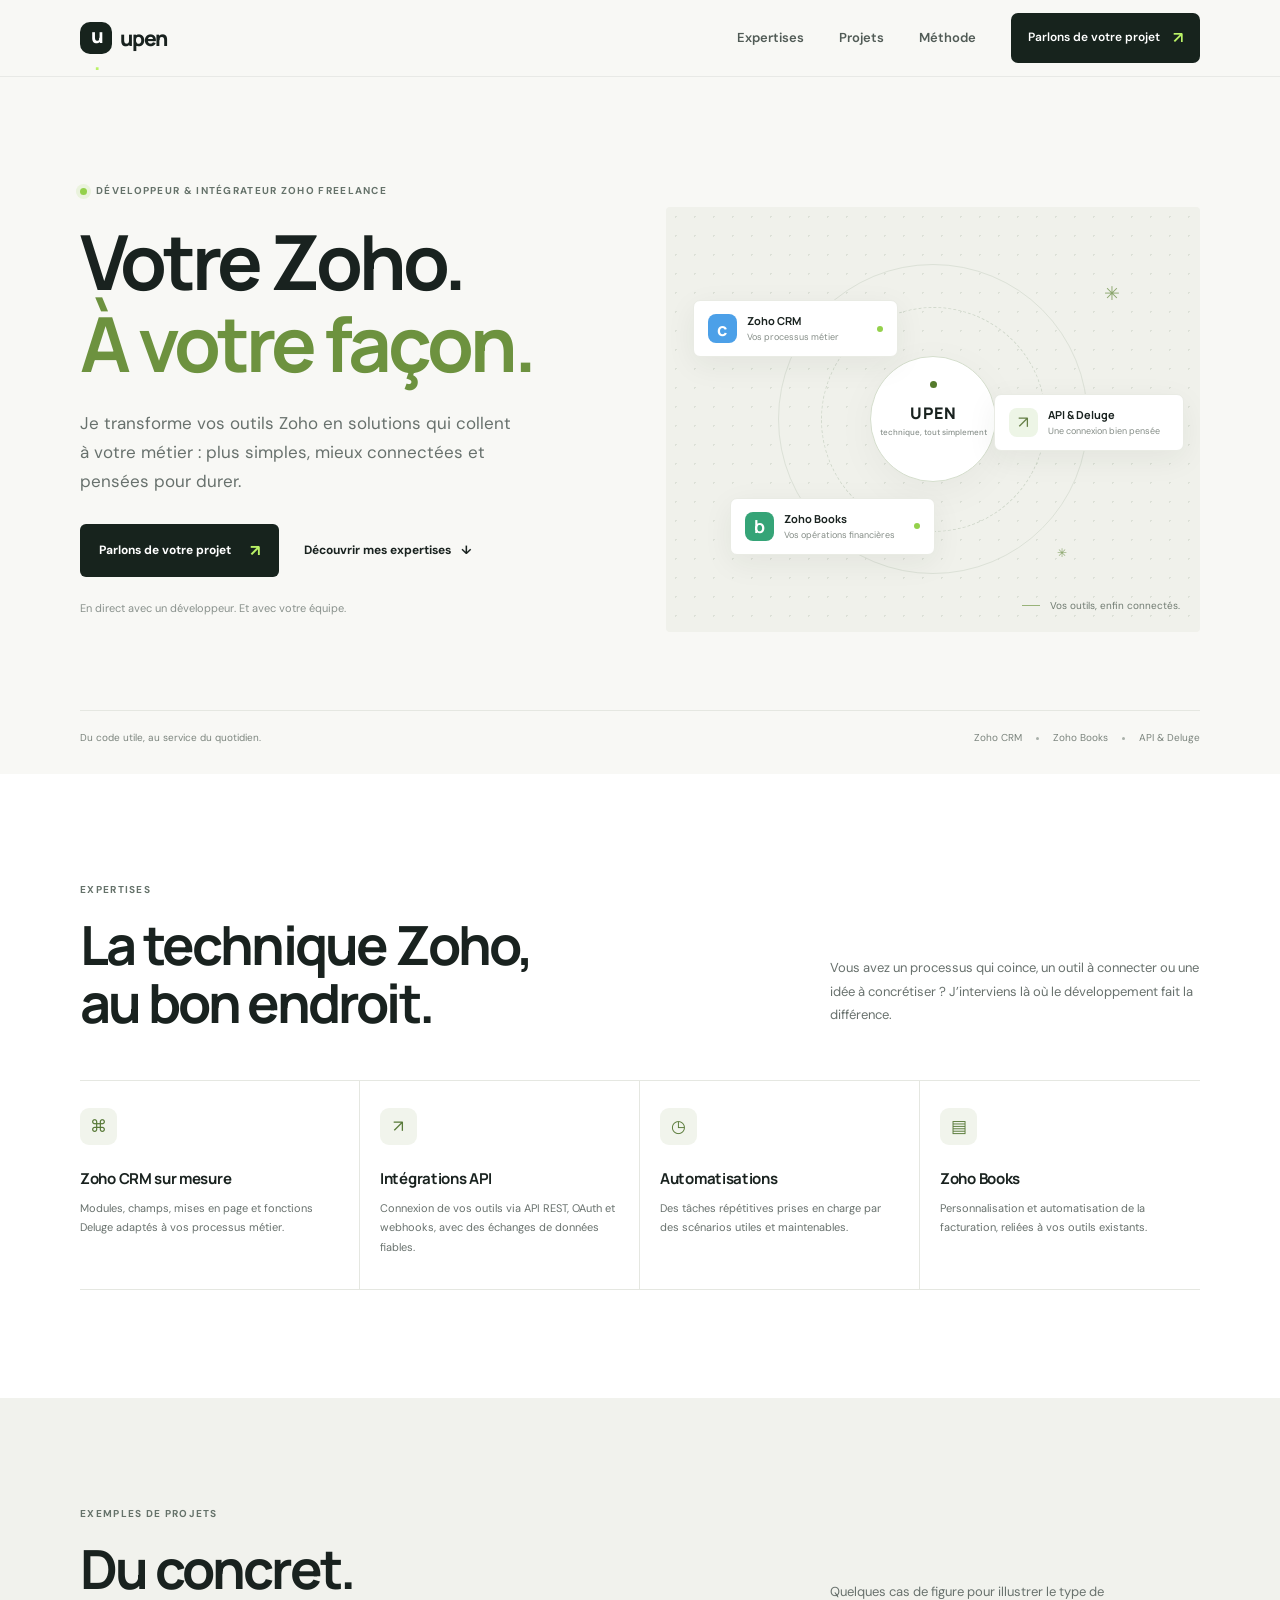
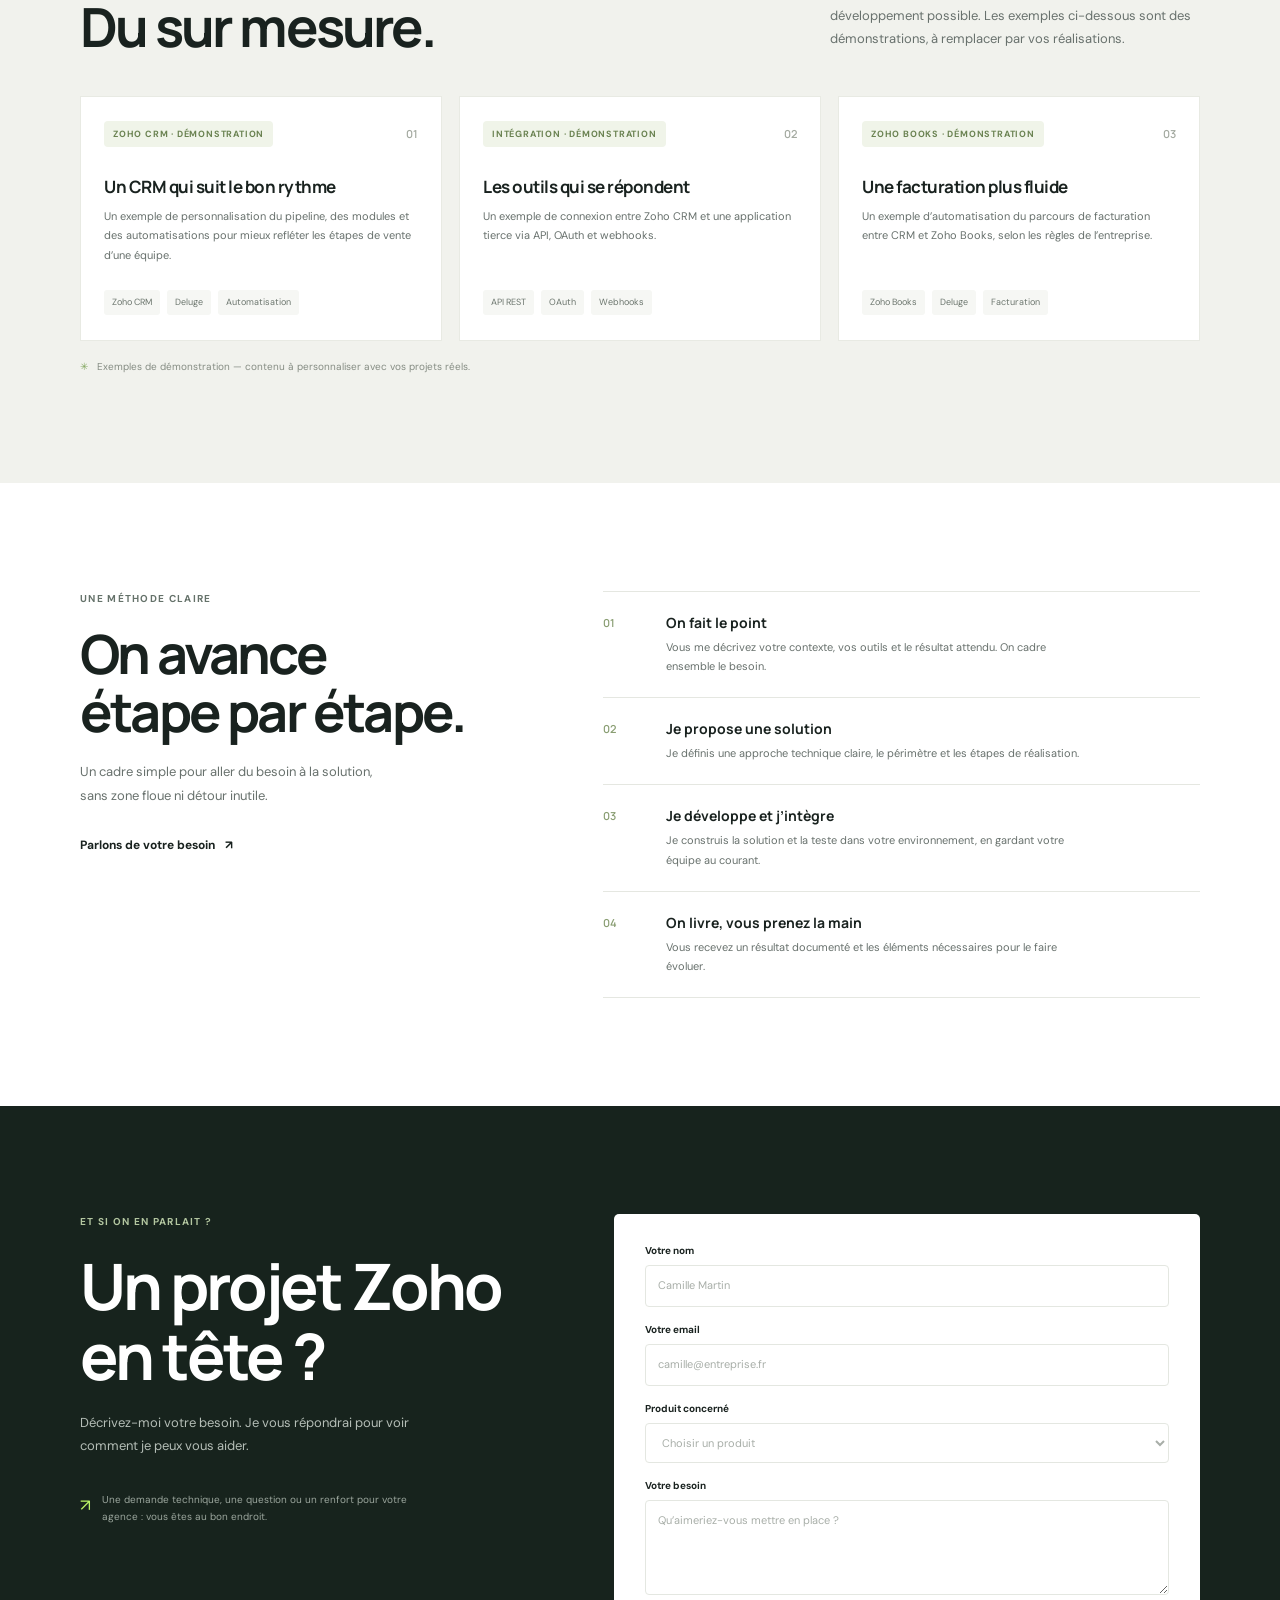
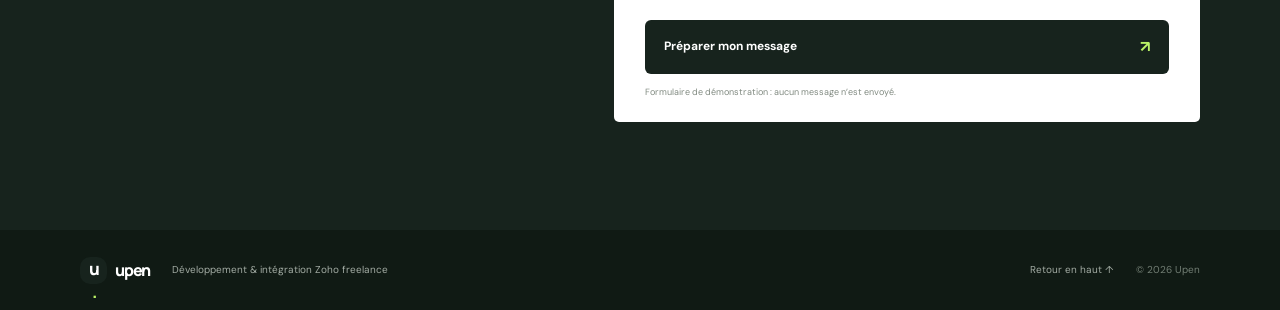
==== index.html @ 1ea2d130 "Add files via upload" ====
<!doctype html>
<html lang="fr">
  <head>
    <meta charset="UTF-8" />
    <meta name="viewport" content="width=device-width, initial-scale=1.0" />
    <meta name="theme-color" content="#f8f8f5" />
    <meta name="description" content="Développement et intégration Zoho sur mesure : CRM, Books, Deluge et API. Un renfort technique indépendant pour vos projets." />
    <title>Upen — Développement & intégration Zoho</title>
    <link rel="preconnect" href="https://fonts.googleapis.com" />
    <link rel="preconnect" href="https://fonts.gstatic.com" crossorigin />
    <link href="https://fonts.googleapis.com/css2?family=DM+Sans:wght@400;500;600;700&family=Manrope:wght@400;500;600;700;800&display=swap" rel="stylesheet" />
    <link rel="stylesheet" href="styles.css" />
    <script src="script.js" defer></script>
  </head>
  <body>
    <a class="skip-link" href="#contenu">Aller au contenu</a>
    <header class="site-header">
      <div class="container header-inner">
        <a class="brand" href="#accueil" aria-label="Upen, accueil"><span class="brand-mark">u<span>.</span></span><span>upen</span></a>
        <button class="menu-toggle" type="button" aria-expanded="false" aria-controls="navigation" aria-label="Ouvrir le menu"><span></span><span></span></button>
        <nav class="navigation" id="navigation" aria-label="Navigation principale">
          <a href="#services">Expertises</a><a href="#realisations">Projets</a><a href="#methode">Méthode</a>
          <a class="nav-cta" href="#contact">Parlons de votre projet <span aria-hidden="true">↗</span></a>
        </nav>
      </div>
    </header>

    <main id="contenu">
      <section class="hero section-pad" id="accueil">
        <div class="container hero-grid">
          <div class="hero-copy">
            <p class="eyebrow"><span class="status-dot"></span> Développeur & intégrateur Zoho freelance</p>
            <h1>Votre Zoho.<br /><span>À votre façon.</span></h1>
            <p class="hero-intro">Je transforme vos outils Zoho en solutions qui collent à votre métier : plus simples, mieux connectées et pensées pour durer.</p>
            <div class="hero-actions"><a class="button button-primary" href="#contact">Parlons de votre projet <span aria-hidden="true">↗</span></a><a class="text-link" href="#services">Découvrir mes expertises <span aria-hidden="true">↓</span></a></div>
            <p class="hero-note">En direct avec un développeur. Et avec votre équipe.</p>
          </div>
          <div class="hero-visual" aria-label="Illustration de la connexion entre Zoho CRM, une API et Zoho Books" role="img">
            <div class="orbit orbit-one"></div><div class="orbit orbit-two"></div>
            <div class="integration-card card-crm"><span class="app-icon icon-crm">c</span><span><strong>Zoho CRM</strong><small>Vos processus métier</small></span><span class="card-dot"></span></div>
            <div class="integration-card card-api"><span class="api-symbol">↗</span><span><strong>API &amp; Deluge</strong><small>Une connexion bien pensée</small></span></div>
            <div class="integration-card card-books"><span class="app-icon icon-books">b</span><span><strong>Zoho Books</strong><small>Vos opérations financières</small></span><span class="card-dot"></span></div>
            <div class="visual-core"><span class="core-dot"></span><span>UPEN</span><small>technique, tout simplement</small></div>
            <div class="visual-caption"><span class="caption-line"></span> Vos outils, enfin connectés.</div>
            <span class="spark spark-one">✳</span><span class="spark spark-two">✳</span>
          </div>
        </div>
        <div class="container hero-bottom"><span>Du code utile, au service du quotidien.</span><div class="hero-tags"><span>Zoho CRM</span><i></i><span>Zoho Books</span><i></i><span>API &amp; Deluge</span></div></div>
      </section>

      <section class="services section-pad" id="services">
        <div class="container">
          <div class="section-heading"><div><p class="eyebrow">Expertises</p><h2>La technique Zoho,<br />au bon endroit.</h2></div><p class="heading-side">Vous avez un processus qui coince, un outil à connecter ou une idée à concrétiser ? J’interviens là où le développement fait la différence.</p></div>
          <div class="service-grid" id="service-list"></div>
        </div>
      </section>

      <section class="projects section-pad" id="realisations">
        <div class="container">
          <div class="section-heading"><div><p class="eyebrow">Exemples de projets</p><h2>Du concret.<br />Du sur mesure.</h2></div><p class="heading-side">Quelques cas de figure pour illustrer le type de développement possible. Les exemples ci-dessous sont des démonstrations, à remplacer par vos réalisations.</p></div>
          <div class="project-grid" id="project-list"></div>
          <p class="demo-note"><span aria-hidden="true">✳</span> Exemples de démonstration — contenu à personnaliser avec vos projets réels.</p>
        </div>
      </section>

      <section class="method section-pad" id="methode">
        <div class="container method-grid">
          <div class="method-intro"><p class="eyebrow">Une méthode claire</p><h2>On avance<br />étape par étape.</h2><p>Un cadre simple pour aller du besoin à la solution, sans zone floue ni détour inutile.</p><a class="text-link" href="#contact">Parlons de votre besoin <span aria-hidden="true">↗</span></a></div>
          <ol class="steps" id="step-list"></ol>
        </div>
      </section>

      <section class="contact section-pad" id="contact">
        <div class="container contact-grid">
          <div class="contact-copy"><p class="eyebrow eyebrow-light">Et si on en parlait ?</p><h2>Un projet Zoho<br />en tête ?</h2><p>Décrivez-moi votre besoin. Je vous répondrai pour voir comment je peux vous aider.</p><div class="contact-aside"><span class="aside-icon">↗</span><span>Une demande technique, une question ou un renfort pour votre agence : vous êtes au bon endroit.</span></div></div>
          <form class="contact-form" id="contact-form">
            <div class="form-row"><label for="name">Votre nom</label><input id="name" name="name" type="text" autocomplete="name" placeholder="Camille Martin" required /></div>
            <div class="form-row"><label for="email">Votre email</label><input id="email" name="email" type="email" autocomplete="email" placeholder="camille@entreprise.fr" required /></div>
            <div class="form-row"><label for="product">Produit concerné</label><select id="product" name="product" required><option value="" disabled selected>Choisir un produit</option><option>Zoho CRM</option><option>Zoho Books</option><option>Intégration API</option><option>Autre / plusieurs outils</option></select></div>
            <div class="form-row"><label for="message">Votre besoin</label><textarea id="message" name="message" rows="4" placeholder="Qu’aimeriez-vous mettre en place ?" required></textarea></div>
            <button class="button button-light" type="submit">Préparer mon message <span aria-hidden="true">↗</span></button>
            <p class="form-feedback" id="form-feedback" role="status" aria-live="polite">Formulaire de démonstration : aucun message n’est envoyé.</p>
          </form>
        </div>
      </section>
    </main>
    <footer class="site-footer"><div class="container footer-inner"><a class="brand footer-brand" href="#accueil"><span class="brand-mark">u<span>.</span></span><span>upen</span></a><p>Développement &amp; intégration Zoho freelance</p><a class="back-top" href="#accueil">Retour en haut ↑</a><span class="copyright">© <span id="year"></span> Upen</span></div></footer>
  </body>
</html>
---- styles.css ----
:root{--paper:#f8f8f5;--white:#fff;--ink:#19221f;--muted:#68716d;--line:#e5e7e1;--green:#baf266;--green-dark:#547a2b;--forest:#17231d;--display:"Manrope",sans-serif;--body:"DM Sans",sans-serif;--content:1120px}*{box-sizing:border-box}html{scroll-behavior:smooth;scroll-padding-top:86px}body{margin:0;background:var(--paper);color:var(--ink);font:16px/1.6 var(--body);-webkit-font-smoothing:antialiased}a{color:inherit;text-decoration:none}button,input,select,textarea{font:inherit}.container{width:min(var(--content),calc(100% - 64px));margin-inline:auto}.section-pad{padding:108px 0}.skip-link{position:fixed;z-index:20;top:-80px;left:16px;padding:12px 18px;background:var(--white);border-radius:8px}.skip-link:focus{top:12px}.site-header{position:sticky;top:0;z-index:10;background:rgba(248,248,245,.92);backdrop-filter:blur(12px);border-bottom:1px solid rgba(25,34,31,.07)}.header-inner{height:76px;display:flex;align-items:center;justify-content:space-between}.brand{display:inline-flex;align-items:center;gap:8px;font:800 21px var(--display);letter-spacing:-1.2px}.brand-mark{display:grid;place-items:center;width:32px;height:32px;border-radius:10px;background:var(--forest);color:white;font-size:20px;letter-spacing:-2px}.brand-mark span{color:var(--green)}.navigation{display:flex;align-items:center;gap:35px;font-size:13px;font-weight:600}.navigation>a:not(.nav-cta){color:#515b56;transition:color .2s}.navigation>a:hover,.text-link:hover{color:var(--green-dark)}.nav-cta{display:flex;gap:13px;align-items:center;background:var(--forest);color:white;padding:12px 17px;border-radius:7px;font-size:12px;transition:transform .2s,background .2s}.nav-cta:hover,.button:hover{transform:translateY(-2px);background:#273b30}.nav-cta span{color:var(--green);font-size:16px}.menu-toggle{display:none}.hero{padding:96px 0 28px;overflow:hidden}.hero-grid{display:grid;grid-template-columns:1fr .96fr;align-items:center;gap:30px;min-height:455px}.hero-copy{padding:10px 0 36px}.eyebrow{display:flex;align-items:center;gap:9px;text-transform:uppercase;letter-spacing:1.3px;font-weight:700;font-size:10px;color:#65726a;margin:0 0 21px}.status-dot,.card-dot{width:7px;height:7px;border-radius:50%;background:#94d14b;box-shadow:0 0 0 4px #94d14b24}.hero h1,.section-heading h2,.method h2,.contact h2{font:700 clamp(46px,6vw,76px)/1.08 var(--display);letter-spacing:-4px;margin:0}.hero h1 span{color:#6d923f}.hero-intro{font-size:17px;line-height:1.7;color:var(--muted);max-width:440px;margin:25px 0 28px}.hero-actions{display:flex;align-items:center;gap:25px}.button{display:inline-flex;align-items:center;justify-content:center;gap:19px;padding:14px 19px;border:0;border-radius:6px;font-weight:700;font-size:12px;transition:transform .2s,background .2s;cursor:pointer}.button-primary{color:#fff;background:var(--forest)}.button span{color:var(--green);font-size:16px}.text-link{font-size:12px;font-weight:700;transition:color .2s}.text-link span{margin-left:7px}.hero-note{font-size:11px;color:#89918c;margin-top:23px}.hero-visual{height:425px;position:relative;display:grid;place-items:center;background:#f0f1eb;border-radius:4px;overflow:hidden}.hero-visual:before{content:"";position:absolute;inset:0;background-image:radial-gradient(#ced4c8 1px,transparent 1px);background-size:19px 19px;opacity:.58}.orbit{position:absolute;border:1px solid #dce1d7;border-radius:50%;width:310px;height:310px}.orbit-two{width:225px;height:225px;border-style:dashed;border-color:#d0d8cb}.visual-core{position:relative;z-index:1;width:126px;height:126px;border:1px solid #d5decd;background:#fff;border-radius:50%;display:flex;align-items:center;justify-content:center;flex-direction:column;font:800 16px var(--display);letter-spacing:1px;box-shadow:0 10px 40px #19221f0b}.visual-core small{font:500 8px var(--body);letter-spacing:0;color:#89918c;margin-top:3px}.core-dot{position:absolute;top:24px;width:7px;height:7px;background:var(--green-dark);border-radius:50%}.integration-card{position:absolute;z-index:2;display:flex;align-items:center;gap:10px;min-width:205px;padding:12px 14px;background:#fff;border:1px solid #e9ebe4;border-radius:7px;box-shadow:0 8px 30px #222c2010}.integration-card strong,.integration-card small{display:block}.integration-card strong{font:700 11px var(--display)}.integration-card small{font-size:9px;color:#858d87;margin-top:2px}.card-crm{left:5%;top:22%}.card-api{right:3%;top:44%;min-width:190px}.card-books{left:12%;bottom:18%}.app-icon{display:grid;place-items:center;width:29px;height:29px;border-radius:8px;color:white;font:700 18px var(--display)}.icon-crm{background:#4ca0e8}.icon-books{background:#35a477}.api-symbol{display:grid;place-items:center;width:29px;height:29px;border-radius:8px;color:#657f46;background:#edf5e6;font-size:17px}.card-dot{margin-left:auto;width:6px;height:6px;box-shadow:none}.visual-caption{position:absolute;bottom:18px;right:20px;font-size:10px;color:#707b71}.caption-line{display:inline-block;width:18px;height:1px;background:#99b379;vertical-align:middle;margin-right:7px}.spark{position:absolute;color:#8ba66d}.spark-one{top:17%;right:15%;font-size:19px}.spark-two{bottom:16%;right:25%;font-size:12px}.hero-bottom{display:flex;justify-content:space-between;align-items:center;border-top:1px solid var(--line);padding-top:19px;margin-top:45px;color:#7b847d;font-size:10px}.hero-tags{display:flex;align-items:center;gap:14px}.hero-tags i{height:3px;width:3px;background:#a9b0aa;border-radius:50%}.services{background:var(--white)}.section-heading{display:flex;justify-content:space-between;align-items:flex-end;margin-bottom:48px}.section-heading .eyebrow,.method .eyebrow{margin-bottom:17px}.section-heading h2,.method h2{font-size:clamp(38px,4.5vw,54px);letter-spacing:-2.8px}.heading-side{max-width:370px;color:var(--muted);font-size:13px;line-height:1.8;margin:0 0 5px}.service-grid{display:grid;grid-template-columns:repeat(4,1fr);border-top:1px solid var(--line);border-bottom:1px solid var(--line)}.service-card{padding:27px 20px 31px 0;border-right:1px solid var(--line)}.service-card+ .service-card{padding-left:20px}.service-card:last-child{border-right:0}.service-icon{width:37px;height:37px;display:grid;place-items:center;background:#f1f4ec;color:#597a39;border-radius:9px;font-size:17px;margin-bottom:23px}.service-card h3{font:700 15px var(--display);letter-spacing:-.3px;margin:0 0 10px}.service-card p{font-size:11px;color:var(--muted);line-height:1.8;margin:0}.projects{background:#f1f2ed}.projects .section-heading{margin-bottom:40px}.project-grid{display:grid;grid-template-columns:repeat(3,1fr);gap:17px}.project-card{background:#fff;border:1px solid #e8eae3;padding:24px 23px 25px;min-height:245px;display:flex;flex-direction:column}.project-type{display:flex;align-items:center;justify-content:space-between;margin-bottom:28px}.project-badge{font-size:9px;text-transform:uppercase;letter-spacing:.8px;font-weight:700;color:#6a8251;background:#f0f4e9;padding:6px 9px;border-radius:4px}.project-index{font:600 11px var(--display);color:#a4aaa1}.project-card h3{font:700 17px var(--display);letter-spacing:-.5px;margin:0 0 9px}.project-card p{font-size:11px;line-height:1.75;color:var(--muted);margin:0}.project-tags{display:flex;gap:7px;flex-wrap:wrap;margin-top:auto;padding-top:21px}.project-tags span{padding:5px 8px;background:#f6f7f4;border-radius:3px;color:#6c766e;font-size:9px}.demo-note{font-size:10px;color:#858c83;margin:18px 0 0}.demo-note span{color:#82a65f;margin-right:6px}.method{background:var(--white)}.method-grid{display:grid;grid-template-columns:.83fr 1.17fr;gap:100px}.method-intro>p:not(.eyebrow){max-width:295px;color:var(--muted);font-size:13px;line-height:1.8;margin:20px 0 24px}.steps{list-style:none;margin:0;padding:0;border-top:1px solid var(--line)}.step-item{display:grid;grid-template-columns:47px 1fr;gap:16px;padding:21px 0;border-bottom:1px solid var(--line)}.step-number{font:600 11px var(--display);color:#8a9e73;padding-top:2px}.step-item h3{font:700 14px var(--display);margin:0 0 6px}.step-item p{font-size:11px;line-height:1.75;color:var(--muted);margin:0;max-width:430px}.contact{background:var(--forest);color:white}.contact-grid{display:grid;grid-template-columns:.85fr 1.15fr;gap:100px;align-items:start}.eyebrow-light{color:#b3c6a0}.contact h2{font-size:clamp(44px,5vw,64px);letter-spacing:-3px}.contact-copy>p:not(.eyebrow){max-width:350px;color:#b5beb7;font-size:13px;line-height:1.8;margin:21px 0 34px}.contact-aside{display:flex;gap:11px;align-items:flex-start;max-width:330px;color:#9ba69d;font-size:10px;line-height:1.7}.aside-icon{color:var(--green);font-size:17px}.contact-form{background:#fff;color:var(--ink);padding:29px 31px 23px;border-radius:5px}.form-row{margin-bottom:15px}.form-row label{display:block;font-size:10px;font-weight:700;margin-bottom:6px}.form-row input,.form-row select,.form-row textarea{width:100%;border:1px solid #e4e7e1;border-radius:4px;background:#fff;padding:11px 12px;color:var(--ink);font-size:11px;outline:none;transition:border .2s}.form-row input:focus,.form-row select:focus,.form-row textarea:focus{border-color:#81a95e}.form-row input::placeholder,.form-row textarea::placeholder{color:#a8aea8}.form-row textarea{resize:vertical;min-height:95px}.form-row select:invalid{color:#a8aea8}.button-light{background:var(--forest);color:white;width:100%;justify-content:space-between;margin-top:3px}.form-feedback{margin:12px 0 0;color:#818a81;font-size:9px;line-height:1.5}.site-footer{background:#101a14;color:#a3aca4}.footer-inner{min-height:80px;display:flex;align-items:center;gap:22px}.footer-brand{color:#fff;font-size:16px}.footer-brand .brand-mark{width:27px;height:27px;font-size:17px}.footer-inner>p{font-size:10px;margin:0}.back-top{font-size:10px;margin-left:auto}.copyright{font-size:10px;color:#727e74}.site-footer a:hover{color:var(--green)}
@media(max-width:850px){.container{width:min(var(--content),calc(100% - 44px))}.section-pad{padding:82px 0}.hero{padding-top:68px}.hero-grid{grid-template-columns:1fr 1fr;gap:10px}.hero h1{font-size:58px}.hero-visual{height:365px}.integration-card{min-width:180px;padding:10px}.card-crm{left:1%}.card-books{left:5%}.card-api{right:1%;min-width:170px}.method-grid,.contact-grid{gap:50px}.service-card{padding-right:13px}.service-card+.service-card{padding-left:13px}}
@media(max-width:650px){html{scroll-padding-top:68px}.container{width:calc(100% - 40px)}.header-inner{height:64px}.menu-toggle{display:flex;flex-direction:column;gap:5px;border:0;background:transparent;padding:10px;cursor:pointer}.menu-toggle span{width:21px;height:2px;background:var(--ink);transition:transform .2s}.menu-toggle[aria-expanded=true] span:first-child{transform:translateY(3.5px) rotate(45deg)}.menu-toggle[aria-expanded=true] span:last-child{transform:translateY(-3.5px) rotate(-45deg)}.navigation{position:absolute;top:64px;left:0;right:0;display:none;align-items:stretch;gap:0;padding:8px 20px 20px;background:var(--paper);border-bottom:1px solid var(--line)}.navigation.is-open{display:flex;flex-direction:column}.navigation>a:not(.nav-cta){padding:12px 4px;border-bottom:1px solid var(--line)}.nav-cta{margin-top:13px;justify-content:center}.section-pad{padding:70px 0}.hero{padding-top:47px}.hero-grid{display:flex;flex-direction:column;align-items:stretch;gap:28px}.hero-copy{padding:0}.eyebrow{font-size:9px;letter-spacing:1px;margin-bottom:16px}.hero h1{font-size:clamp(48px,13vw,66px);letter-spacing:-3px}.hero-intro{font-size:15px;max-width:450px;margin:18px 0 22px}.hero-actions{gap:18px;flex-wrap:wrap}.button{padding:13px 15px}.text-link{font-size:11px}.hero-note{margin-top:16px}.hero-visual{height:315px}.orbit{width:260px;height:260px}.orbit-two{width:195px;height:195px}.visual-core{width:105px;height:105px;font-size:14px}.core-dot{top:18px}.integration-card{min-width:172px}.card-crm{top:15%;left:1%}.card-api{top:41%;right:0;min-width:163px}.card-books{bottom:14%;left:4%}.hero-bottom{margin-top:25px;align-items:flex-start;gap:13px;flex-direction:column}.hero-tags{gap:10px}.section-heading{align-items:flex-start;flex-direction:column;gap:19px;margin-bottom:32px}.section-heading h2,.method h2{font-size:43px;letter-spacing:-2.2px}.heading-side{font-size:12px}.service-grid{grid-template-columns:1fr 1fr}.service-card,.service-card+.service-card{padding:19px 12px 21px 0}.service-card:nth-child(2n){border-right:0;padding-left:14px}.service-card:nth-child(n+3){border-top:1px solid var(--line)}.service-icon{margin-bottom:16px}.service-card h3{font-size:13px}.service-card p{font-size:10px}.project-grid{grid-template-columns:1fr;gap:11px}.project-card{min-height:215px;padding:20px}.project-type{margin-bottom:20px}.project-card h3{font-size:16px}.method-grid,.contact-grid{grid-template-columns:1fr;gap:35px}.method-intro>p:not(.eyebrow){margin:15px 0 20px}.step-item{padding:17px 0}.contact h2{font-size:53px}.contact-copy>p:not(.eyebrow){margin:16px 0 22px}.contact-aside{max-width:none}.contact-form{padding:22px 19px 18px}.footer-inner{padding:17px 0;min-height:unset;display:grid;grid-template-columns:1fr auto;gap:7px 12px}.footer-inner>p{grid-column:1/-1;grid-row:2}.back-top{grid-column:2;grid-row:1}.copyright{grid-column:2;grid-row:3;text-align:right}}
@media(prefers-reduced-motion:reduce){*,*::before,*::after{scroll-behavior:auto!important;transition:none!important}}
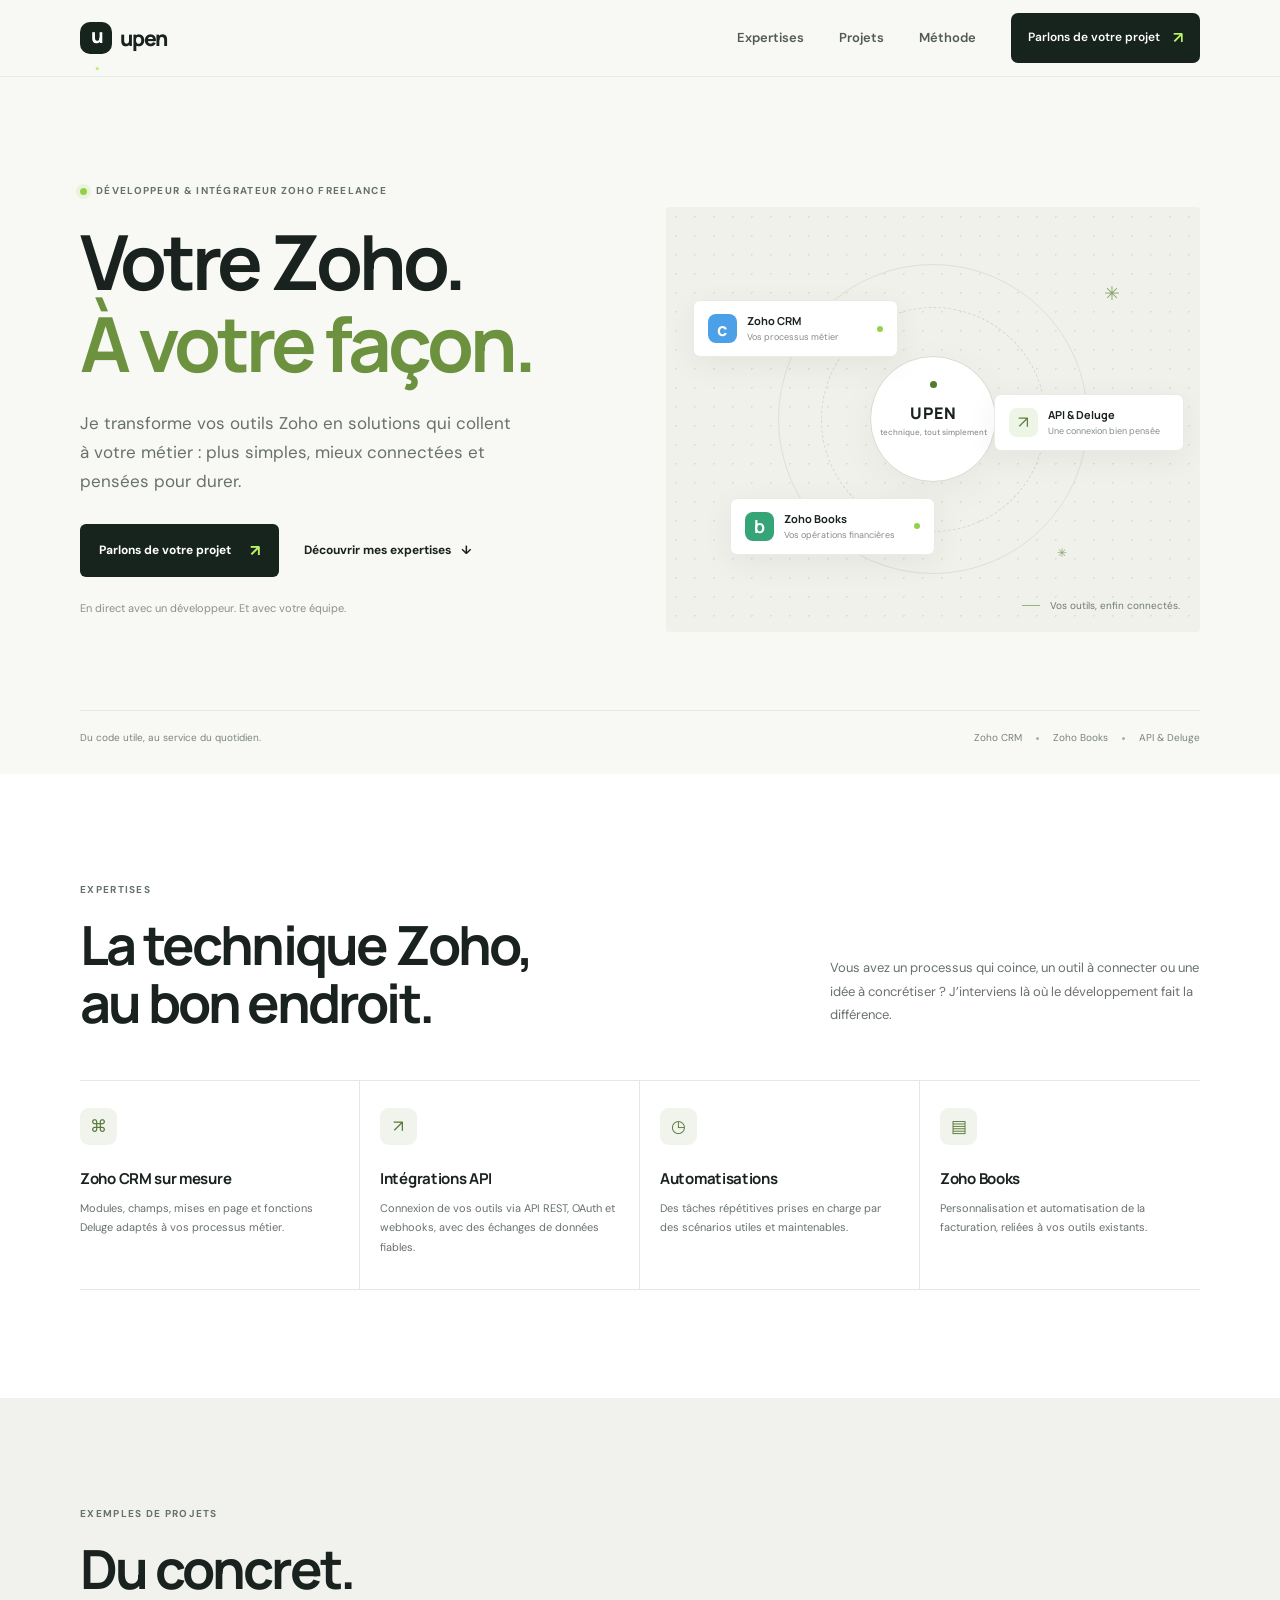
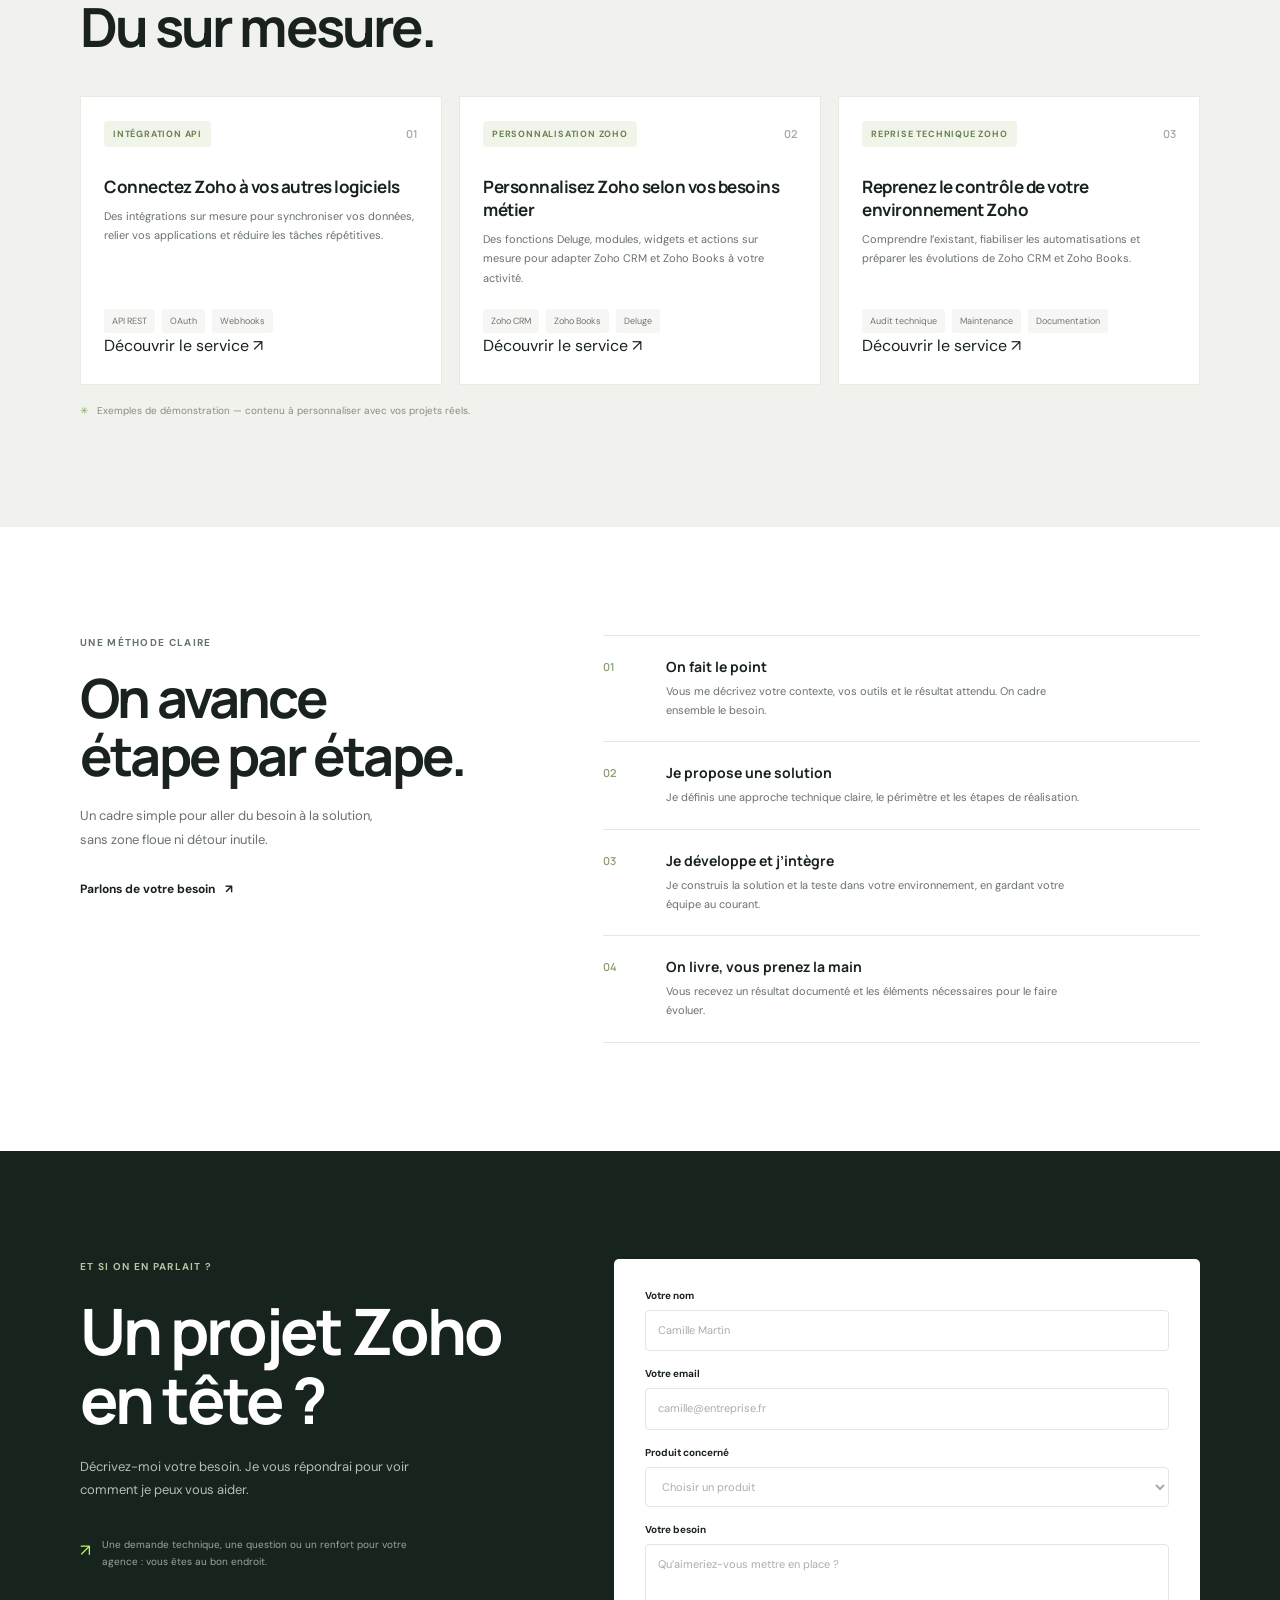
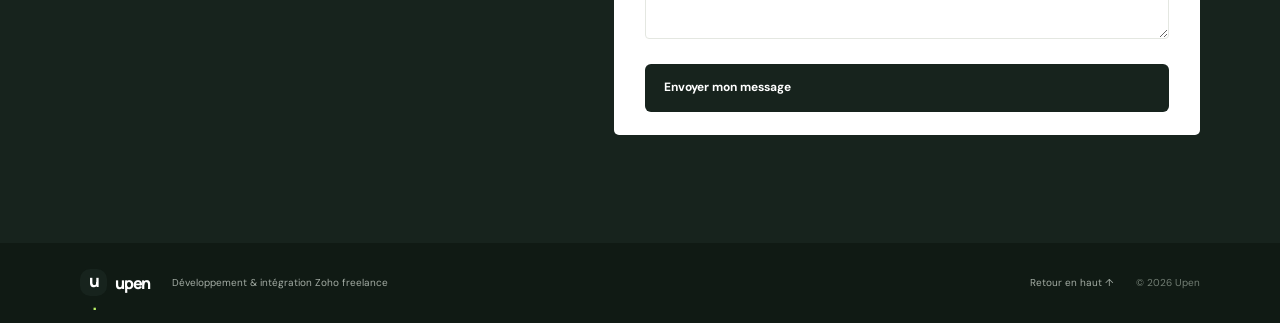
==== commit 56af08ca: "Ajout des pages du concret" ====
--- a/index.html
+++ b/index.html
@@ -57,7 +57,7 @@
 
       <section class="projects section-pad" id="realisations">
         <div class="container">
-          <div class="section-heading"><div><p class="eyebrow">Exemples de projets</p><h2>Du concret.<br />Du sur mesure.</h2></div><p class="heading-side">Quelques cas de figure pour illustrer le type de développement possible. Les exemples ci-dessous sont des démonstrations, à remplacer par vos réalisations.</p></div>
+          <div class="section-heading"><div><p class="eyebrow">Exemples de projets</p><h2>Du concret.<br />Du sur mesure.</h2></div></div>
           <div class="project-grid" id="project-list"></div>
           <p class="demo-note"><span aria-hidden="true">✳</span> Exemples de démonstration — contenu à personnaliser avec vos projets réels.</p>
         </div>
@@ -78,8 +78,7 @@
             <div class="form-row"><label for="email">Votre email</label><input id="email" name="email" type="email" autocomplete="email" placeholder="camille@entreprise.fr" required /></div>
             <div class="form-row"><label for="product">Produit concerné</label><select id="product" name="product" required><option value="" disabled selected>Choisir un produit</option><option>Zoho CRM</option><option>Zoho Books</option><option>Intégration API</option><option>Autre / plusieurs outils</option></select></div>
             <div class="form-row"><label for="message">Votre besoin</label><textarea id="message" name="message" rows="4" placeholder="Qu’aimeriez-vous mettre en place ?" required></textarea></div>
-            <button class="button button-light" type="submit">Préparer mon message <span aria-hidden="true">↗</span></button>
-            <p class="form-feedback" id="form-feedback" role="status" aria-live="polite">Formulaire de démonstration : aucun message n’est envoyé.</p>
+            <button class="button button-light" type="submit">Envoyer mon message</button>
           </form>
         </div>
       </section>
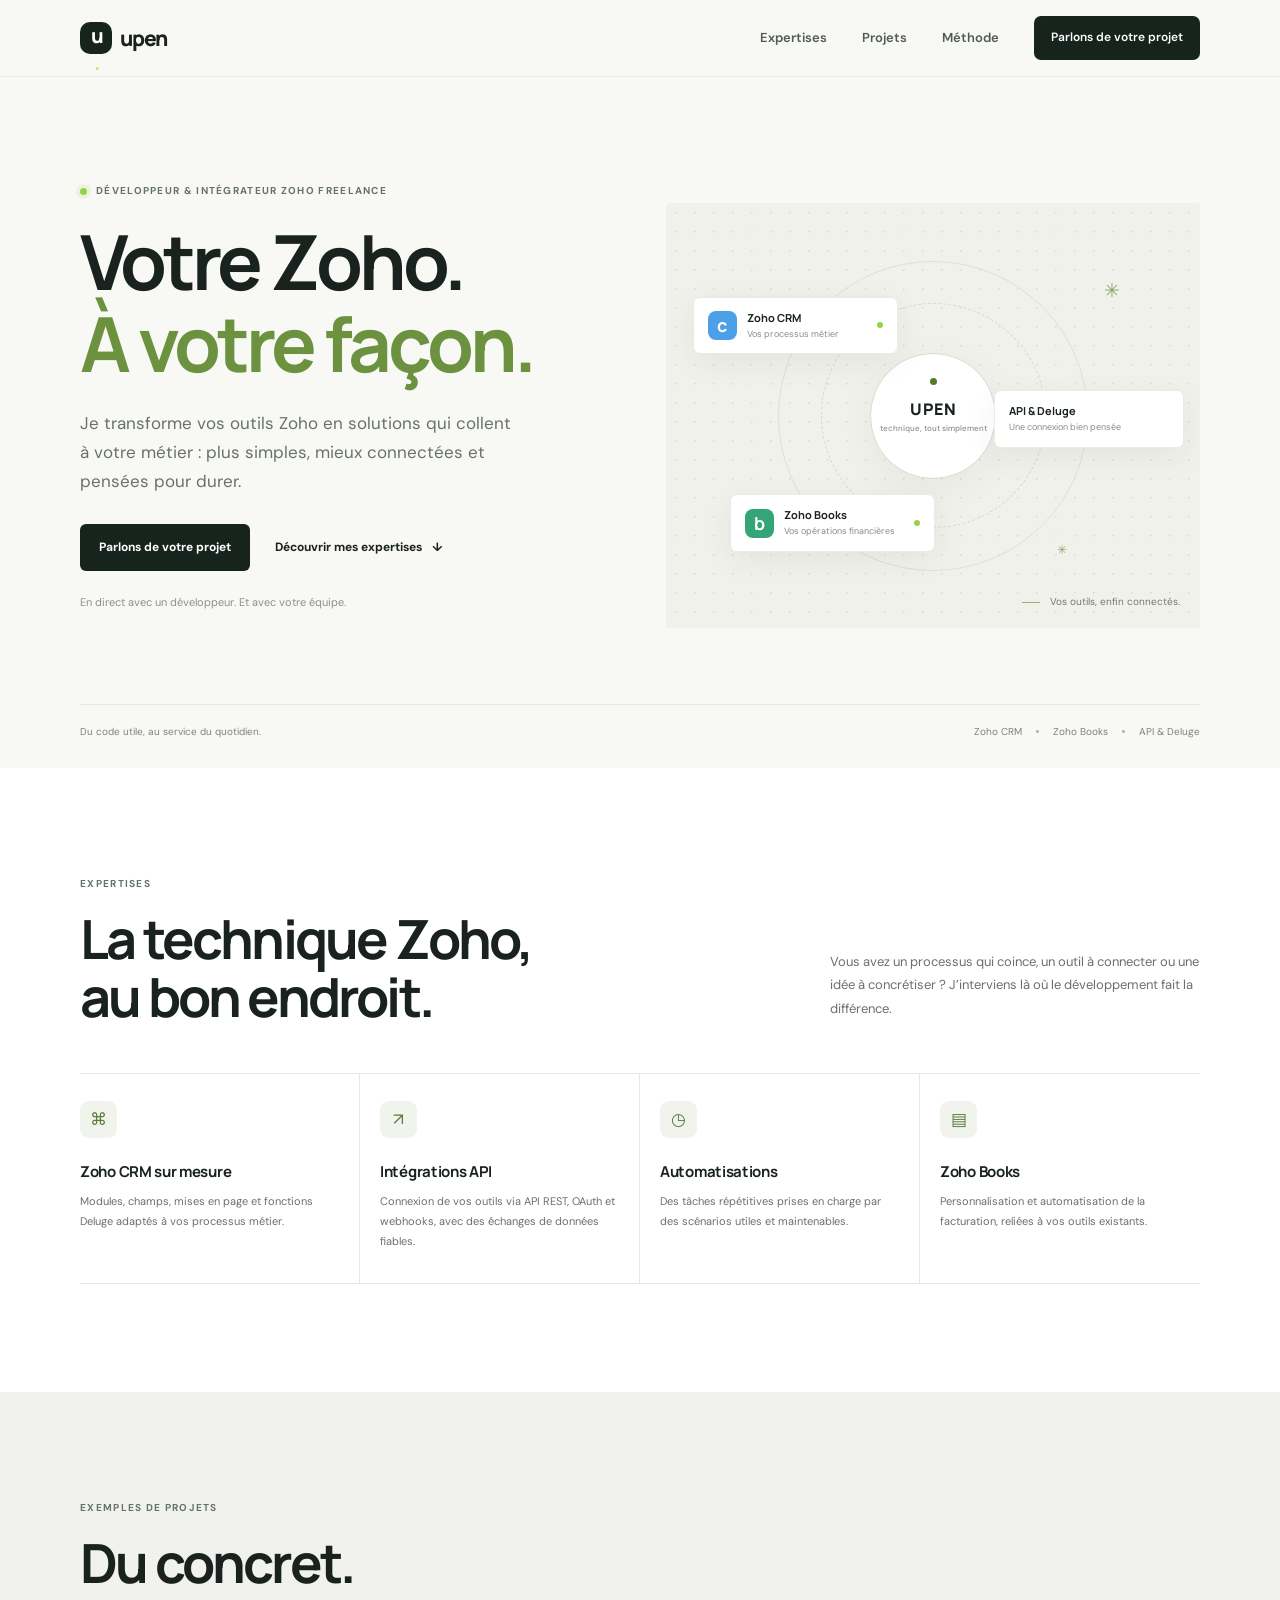
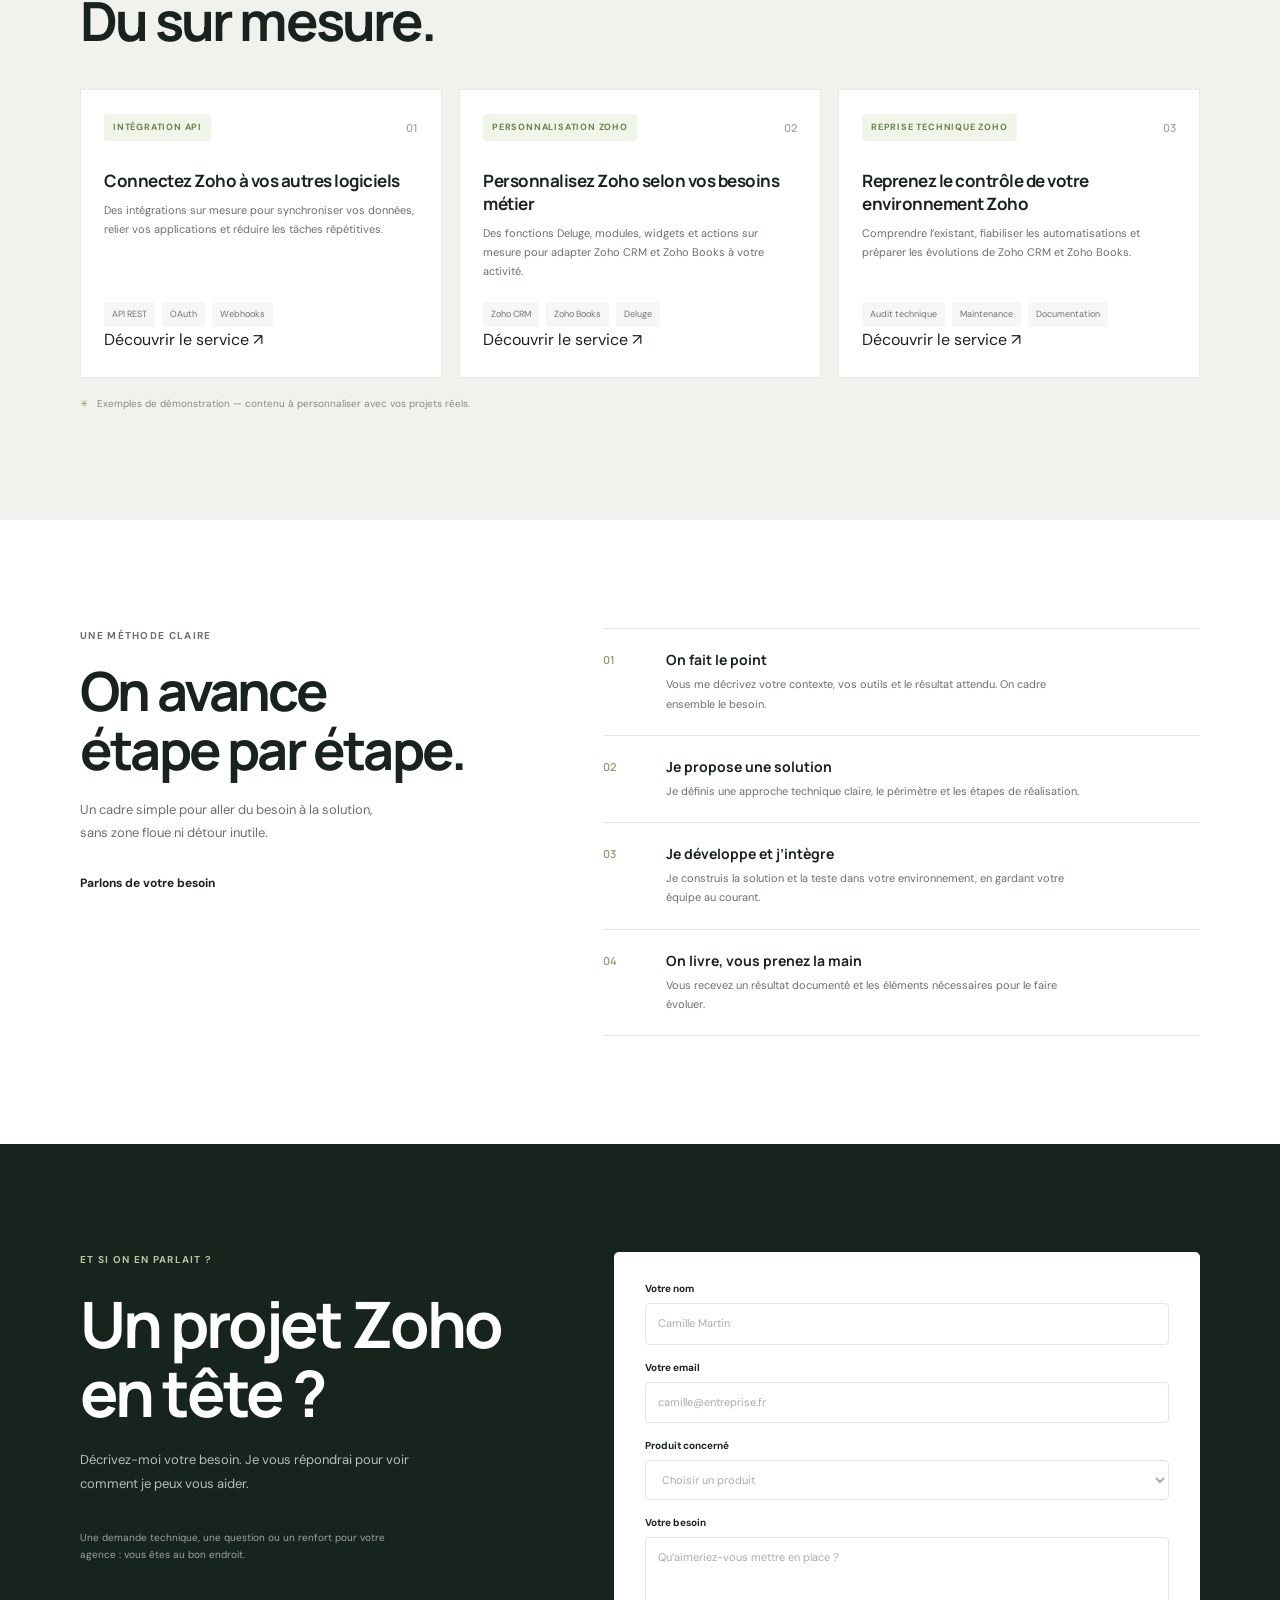
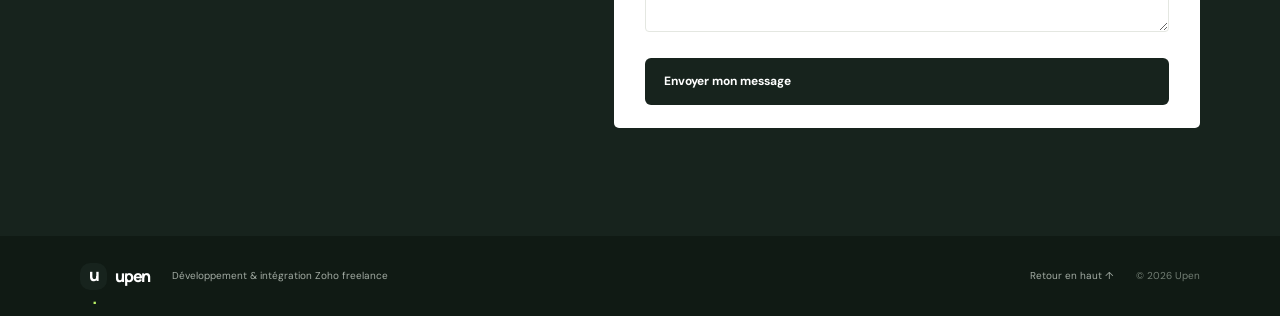
==== commit 84501d15: "Supprimer les flèches" ====
--- a/index.html
+++ b/index.html
@@ -20,7 +20,7 @@
         <button class="menu-toggle" type="button" aria-expanded="false" aria-controls="navigation" aria-label="Ouvrir le menu"><span></span><span></span></button>
         <nav class="navigation" id="navigation" aria-label="Navigation principale">
           <a href="#services">Expertises</a><a href="#realisations">Projets</a><a href="#methode">Méthode</a>
-          <a class="nav-cta" href="#contact">Parlons de votre projet <span aria-hidden="true">↗</span></a>
+          <a class="nav-cta" href="#contact">Parlons de votre projet </a>
         </nav>
       </div>
     </header>
@@ -32,13 +32,13 @@
             <p class="eyebrow"><span class="status-dot"></span> Développeur & intégrateur Zoho freelance</p>
             <h1>Votre Zoho.<br /><span>À votre façon.</span></h1>
             <p class="hero-intro">Je transforme vos outils Zoho en solutions qui collent à votre métier : plus simples, mieux connectées et pensées pour durer.</p>
-            <div class="hero-actions"><a class="button button-primary" href="#contact">Parlons de votre projet <span aria-hidden="true">↗</span></a><a class="text-link" href="#services">Découvrir mes expertises <span aria-hidden="true">↓</span></a></div>
+            <div class="hero-actions"><a class="button button-primary" href="#contact">Parlons de votre projet</a><a class="text-link" href="#services">Découvrir mes expertises <span aria-hidden="true">↓</span></a></div>
             <p class="hero-note">En direct avec un développeur. Et avec votre équipe.</p>
           </div>
           <div class="hero-visual" aria-label="Illustration de la connexion entre Zoho CRM, une API et Zoho Books" role="img">
             <div class="orbit orbit-one"></div><div class="orbit orbit-two"></div>
             <div class="integration-card card-crm"><span class="app-icon icon-crm">c</span><span><strong>Zoho CRM</strong><small>Vos processus métier</small></span><span class="card-dot"></span></div>
-            <div class="integration-card card-api"><span class="api-symbol">↗</span><span><strong>API &amp; Deluge</strong><small>Une connexion bien pensée</small></span></div>
+            <div class="integration-card card-api"><span><strong>API &amp; Deluge</strong><small>Une connexion bien pensée</small></span></div>
             <div class="integration-card card-books"><span class="app-icon icon-books">b</span><span><strong>Zoho Books</strong><small>Vos opérations financières</small></span><span class="card-dot"></span></div>
             <div class="visual-core"><span class="core-dot"></span><span>UPEN</span><small>technique, tout simplement</small></div>
             <div class="visual-caption"><span class="caption-line"></span> Vos outils, enfin connectés.</div>
@@ -65,14 +65,14 @@
 
       <section class="method section-pad" id="methode">
         <div class="container method-grid">
-          <div class="method-intro"><p class="eyebrow">Une méthode claire</p><h2>On avance<br />étape par étape.</h2><p>Un cadre simple pour aller du besoin à la solution, sans zone floue ni détour inutile.</p><a class="text-link" href="#contact">Parlons de votre besoin <span aria-hidden="true">↗</span></a></div>
+          <div class="method-intro"><p class="eyebrow">Une méthode claire</p><h2>On avance<br />étape par étape.</h2><p>Un cadre simple pour aller du besoin à la solution, sans zone floue ni détour inutile.</p><a class="text-link" href="#contact">Parlons de votre besoin </a></div>
           <ol class="steps" id="step-list"></ol>
         </div>
       </section>
 
       <section class="contact section-pad" id="contact">
         <div class="container contact-grid">
-          <div class="contact-copy"><p class="eyebrow eyebrow-light">Et si on en parlait ?</p><h2>Un projet Zoho<br />en tête ?</h2><p>Décrivez-moi votre besoin. Je vous répondrai pour voir comment je peux vous aider.</p><div class="contact-aside"><span class="aside-icon">↗</span><span>Une demande technique, une question ou un renfort pour votre agence : vous êtes au bon endroit.</span></div></div>
+          <div class="contact-copy"><p class="eyebrow eyebrow-light">Et si on en parlait ?</p><h2>Un projet Zoho<br />en tête ?</h2><p>Décrivez-moi votre besoin. Je vous répondrai pour voir comment je peux vous aider.</p><div class="contact-aside"><span>Une demande technique, une question ou un renfort pour votre agence : vous êtes au bon endroit.</span></div></div>
           <form class="contact-form" id="contact-form">
             <div class="form-row"><label for="name">Votre nom</label><input id="name" name="name" type="text" autocomplete="name" placeholder="Camille Martin" required /></div>
             <div class="form-row"><label for="email">Votre email</label><input id="email" name="email" type="email" autocomplete="email" placeholder="camille@entreprise.fr" required /></div>
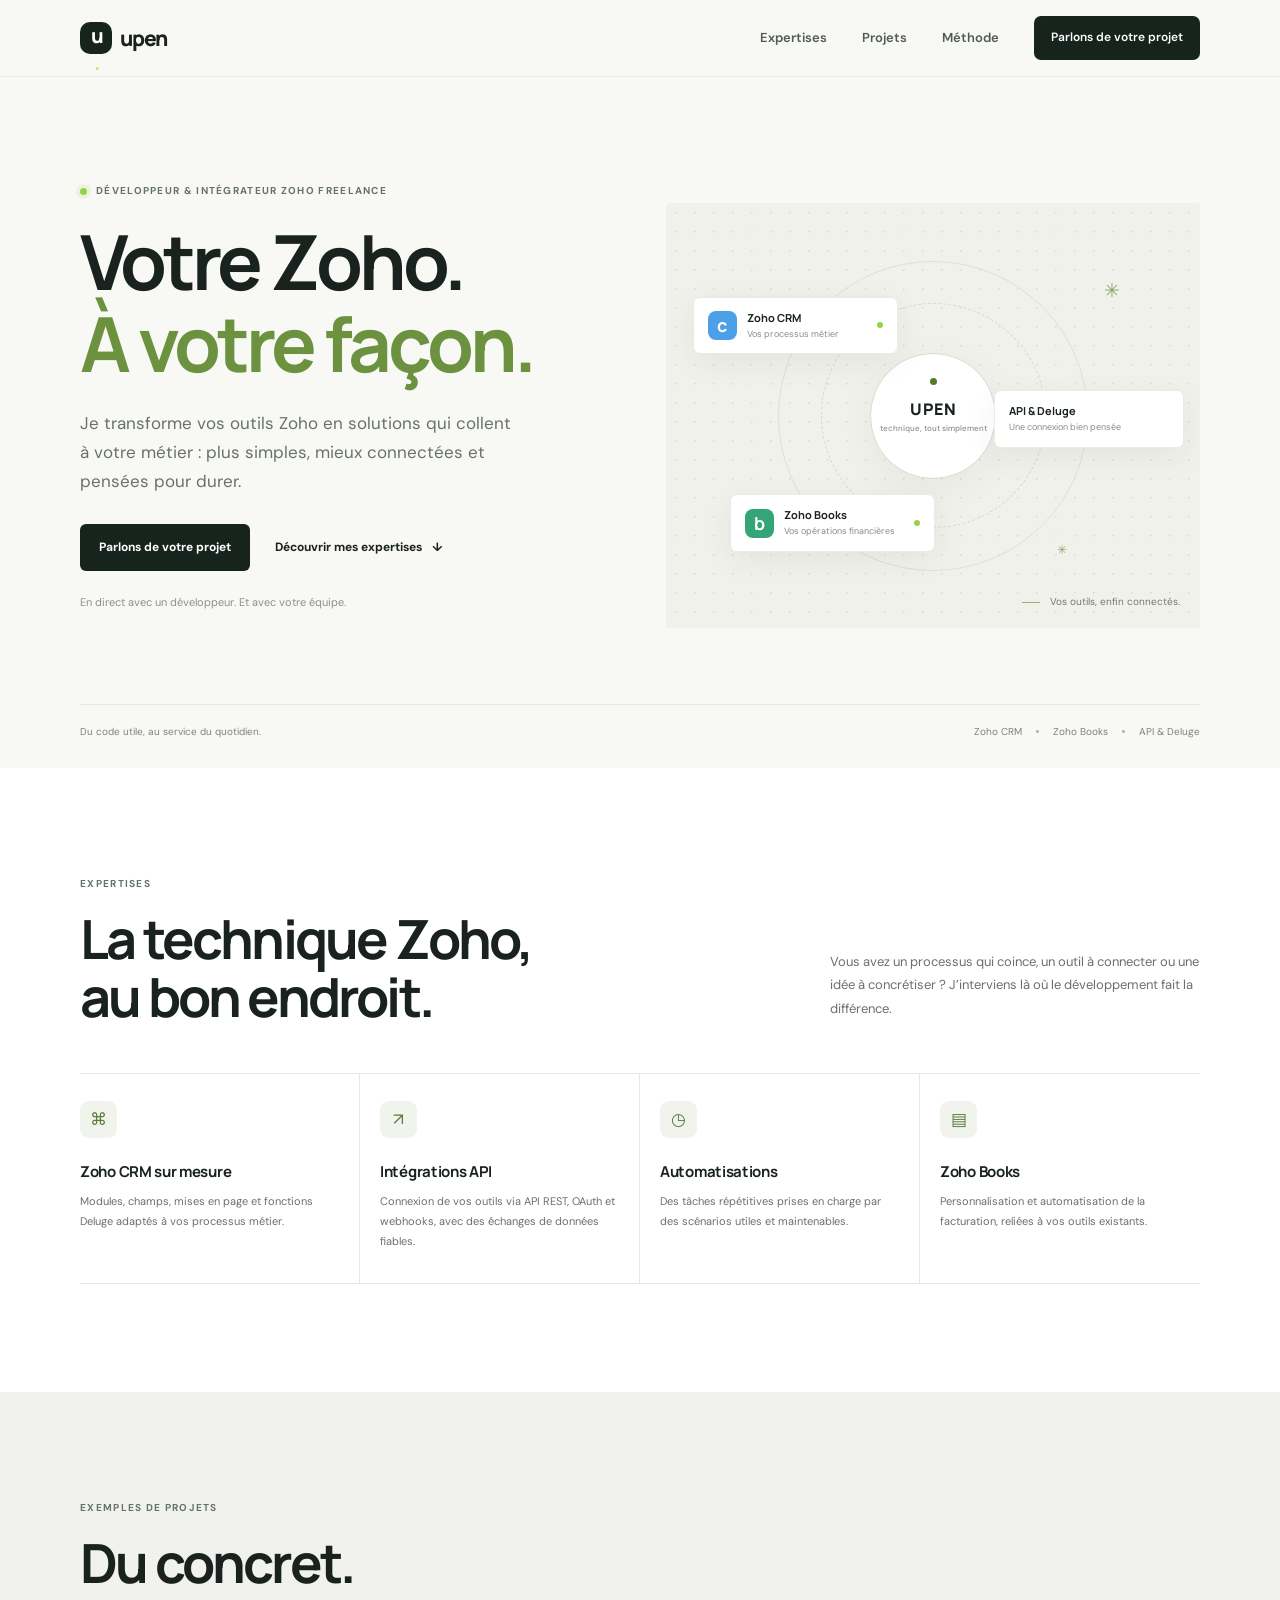
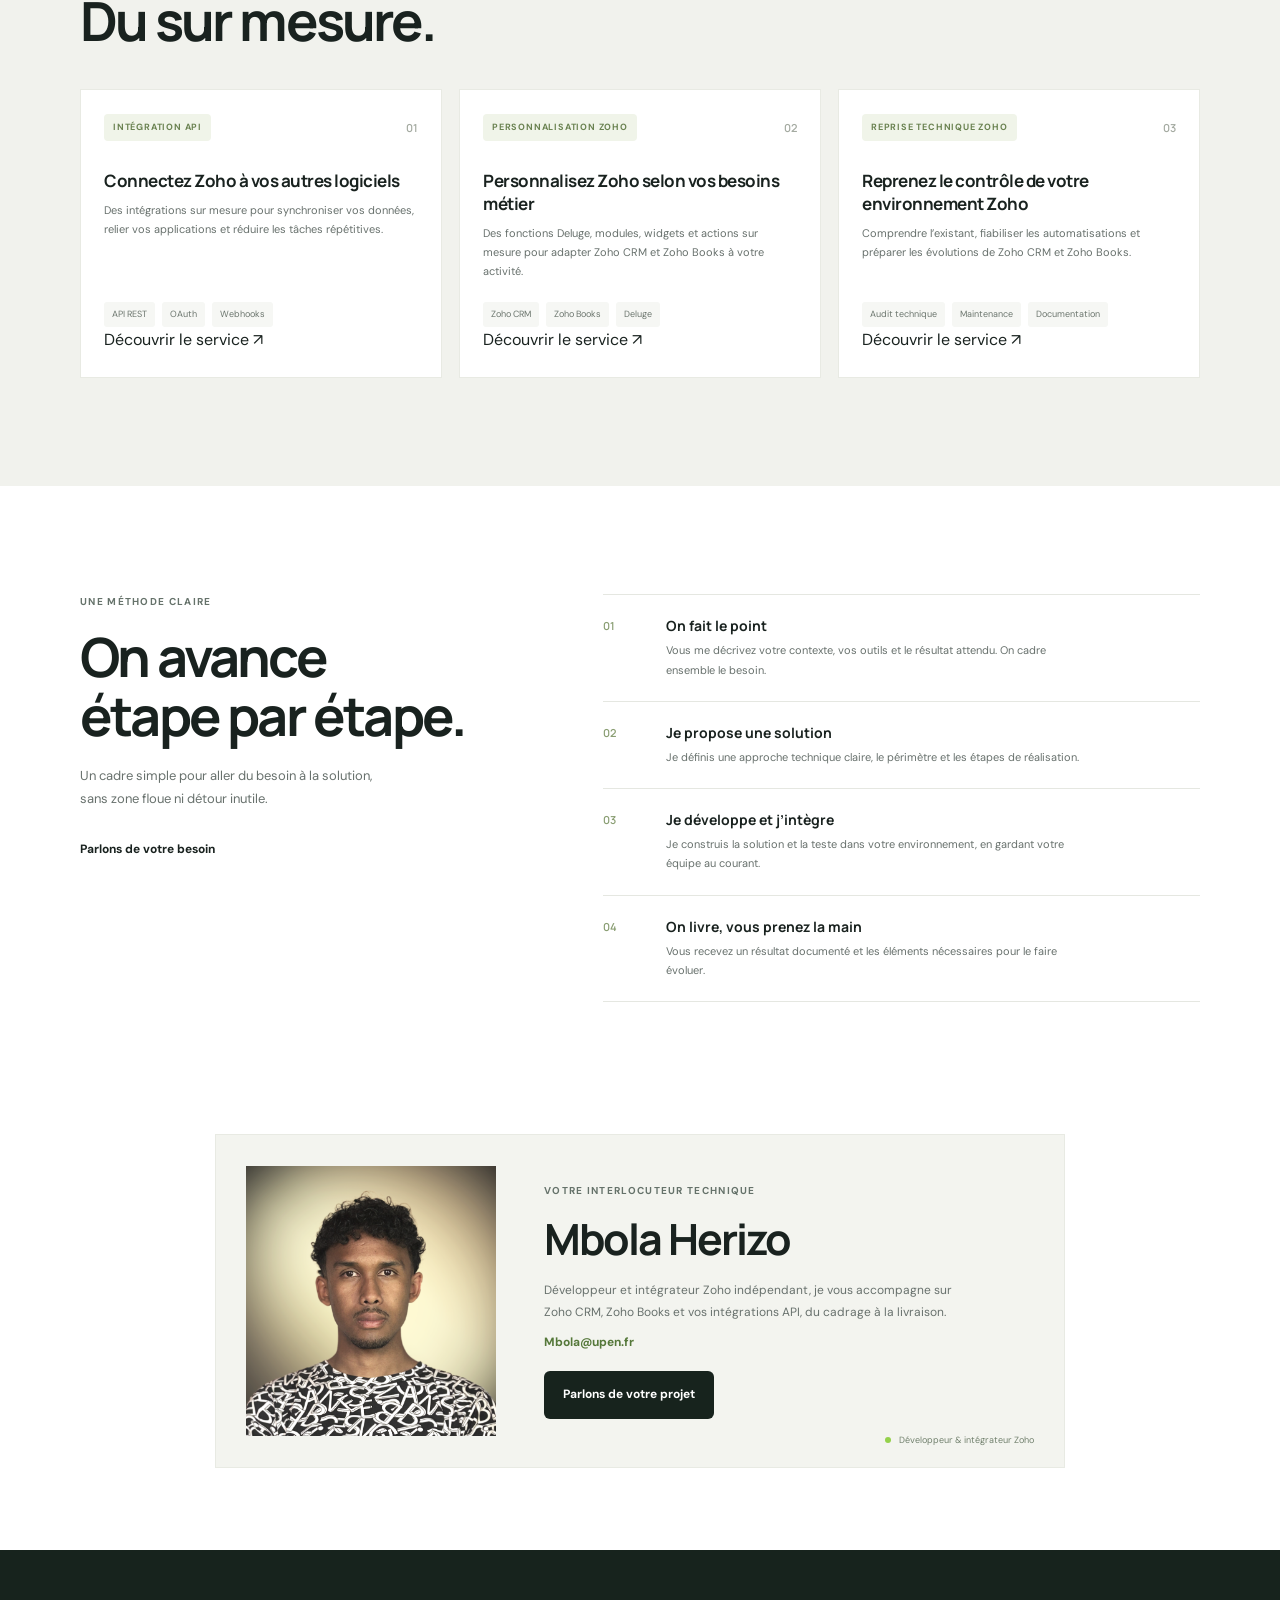
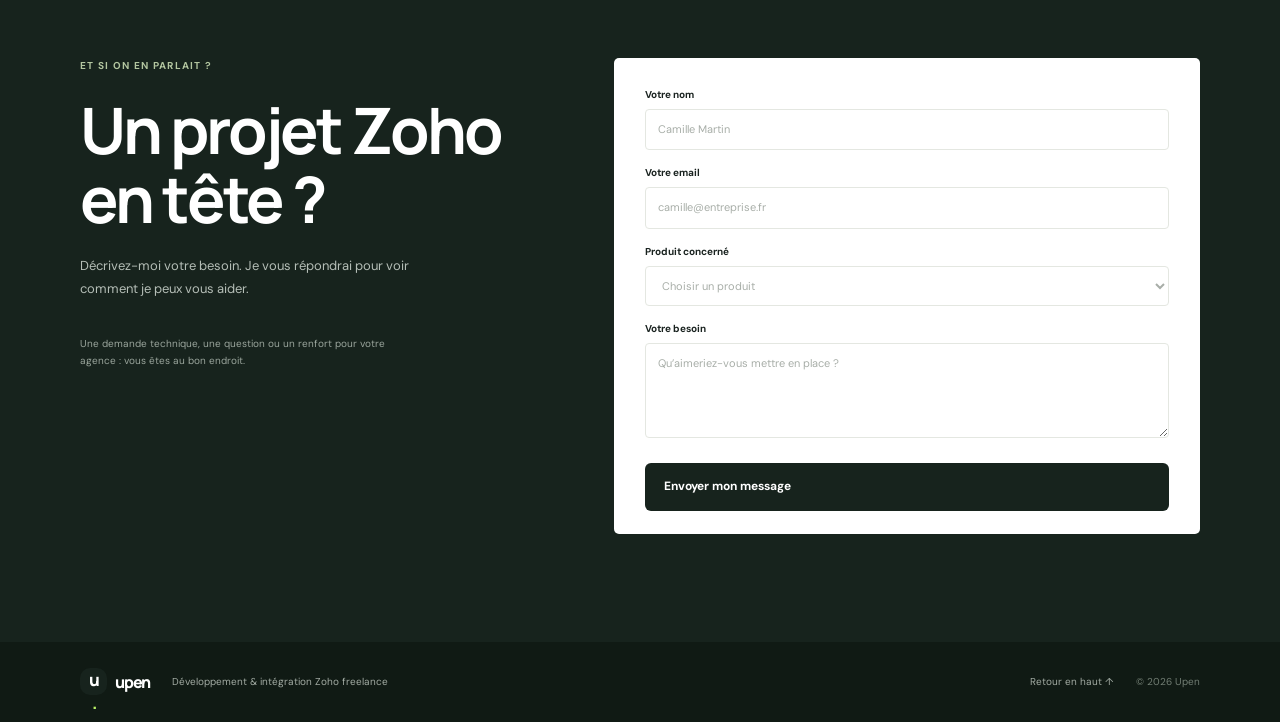
==== commit 48e4f781: "Ajout carte de contact" ====
--- a/index.html
+++ b/index.html
@@ -5,7 +5,7 @@
     <meta name="viewport" content="width=device-width, initial-scale=1.0" />
     <meta name="theme-color" content="#f8f8f5" />
     <meta name="description" content="Développement et intégration Zoho sur mesure : CRM, Books, Deluge et API. Un renfort technique indépendant pour vos projets." />
-    <title>Upen — Développement & intégration Zoho</title>
+    <title>Upen | Développement & intégration Zoho</title>
     <link rel="preconnect" href="https://fonts.googleapis.com" />
     <link rel="preconnect" href="https://fonts.gstatic.com" crossorigin />
     <link href="https://fonts.googleapis.com/css2?family=DM+Sans:wght@400;500;600;700&family=Manrope:wght@400;500;600;700;800&display=swap" rel="stylesheet" />
@@ -59,7 +59,6 @@
         <div class="container">
           <div class="section-heading"><div><p class="eyebrow">Exemples de projets</p><h2>Du concret.<br />Du sur mesure.</h2></div></div>
           <div class="project-grid" id="project-list"></div>
-          <p class="demo-note"><span aria-hidden="true">✳</span> Exemples de démonstration — contenu à personnaliser avec vos projets réels.</p>
         </div>
       </section>
 
@@ -67,6 +66,22 @@
         <div class="container method-grid">
           <div class="method-intro"><p class="eyebrow">Une méthode claire</p><h2>On avance<br />étape par étape.</h2><p>Un cadre simple pour aller du besoin à la solution, sans zone floue ni détour inutile.</p><a class="text-link" href="#contact">Parlons de votre besoin </a></div>
           <ol class="steps" id="step-list"></ol>
+        </div>
+      </section>
+
+      <section class="contact-card-section section-pad" aria-labelledby="contact-card-title">
+        <div class="container">
+          <div class="contact-card">
+            <div class="portrait-wrap"><img src="portrait.png" alt="Portrait de votre développeur et intégrateur Zoho freelance" loading="lazy" /></div>
+            <div class="contact-card-copy">
+              <p class="eyebrow">Votre interlocuteur technique</p>
+              <h2 id="contact-card-title">Mbola Herizo</h2>
+              <p>Développeur et intégrateur Zoho indépendant, je vous accompagne sur Zoho CRM, Zoho Books et vos intégrations API, du cadrage à la livraison.</p>
+              <a class="contact-card-email" href="mailto:Mbola@upen.fr">Mbola@upen.fr</a>
+              <a class="button button-primary" href="#contact">Parlons de votre projet</a>
+            </div>
+            <span class="contact-card-label"><span class="status-dot"></span> Développeur &amp; intégrateur Zoho</span>
+          </div>
         </div>
       </section>
 
--- a/styles.css
+++ b/styles.css
@@ -2,3 +2,6 @@
 @media(max-width:850px){.container{width:min(var(--content),calc(100% - 44px))}.section-pad{padding:82px 0}.hero{padding-top:68px}.hero-grid{grid-template-columns:1fr 1fr;gap:10px}.hero h1{font-size:58px}.hero-visual{height:365px}.integration-card{min-width:180px;padding:10px}.card-crm{left:1%}.card-books{left:5%}.card-api{right:1%;min-width:170px}.method-grid,.contact-grid{gap:50px}.service-card{padding-right:13px}.service-card+.service-card{padding-left:13px}}
 @media(max-width:650px){html{scroll-padding-top:68px}.container{width:calc(100% - 40px)}.header-inner{height:64px}.menu-toggle{display:flex;flex-direction:column;gap:5px;border:0;background:transparent;padding:10px;cursor:pointer}.menu-toggle span{width:21px;height:2px;background:var(--ink);transition:transform .2s}.menu-toggle[aria-expanded=true] span:first-child{transform:translateY(3.5px) rotate(45deg)}.menu-toggle[aria-expanded=true] span:last-child{transform:translateY(-3.5px) rotate(-45deg)}.navigation{position:absolute;top:64px;left:0;right:0;display:none;align-items:stretch;gap:0;padding:8px 20px 20px;background:var(--paper);border-bottom:1px solid var(--line)}.navigation.is-open{display:flex;flex-direction:column}.navigation>a:not(.nav-cta){padding:12px 4px;border-bottom:1px solid var(--line)}.nav-cta{margin-top:13px;justify-content:center}.section-pad{padding:70px 0}.hero{padding-top:47px}.hero-grid{display:flex;flex-direction:column;align-items:stretch;gap:28px}.hero-copy{padding:0}.eyebrow{font-size:9px;letter-spacing:1px;margin-bottom:16px}.hero h1{font-size:clamp(48px,13vw,66px);letter-spacing:-3px}.hero-intro{font-size:15px;max-width:450px;margin:18px 0 22px}.hero-actions{gap:18px;flex-wrap:wrap}.button{padding:13px 15px}.text-link{font-size:11px}.hero-note{margin-top:16px}.hero-visual{height:315px}.orbit{width:260px;height:260px}.orbit-two{width:195px;height:195px}.visual-core{width:105px;height:105px;font-size:14px}.core-dot{top:18px}.integration-card{min-width:172px}.card-crm{top:15%;left:1%}.card-api{top:41%;right:0;min-width:163px}.card-books{bottom:14%;left:4%}.hero-bottom{margin-top:25px;align-items:flex-start;gap:13px;flex-direction:column}.hero-tags{gap:10px}.section-heading{align-items:flex-start;flex-direction:column;gap:19px;margin-bottom:32px}.section-heading h2,.method h2{font-size:43px;letter-spacing:-2.2px}.heading-side{font-size:12px}.service-grid{grid-template-columns:1fr 1fr}.service-card,.service-card+.service-card{padding:19px 12px 21px 0}.service-card:nth-child(2n){border-right:0;padding-left:14px}.service-card:nth-child(n+3){border-top:1px solid var(--line)}.service-icon{margin-bottom:16px}.service-card h3{font-size:13px}.service-card p{font-size:10px}.project-grid{grid-template-columns:1fr;gap:11px}.project-card{min-height:215px;padding:20px}.project-type{margin-bottom:20px}.project-card h3{font-size:16px}.method-grid,.contact-grid{grid-template-columns:1fr;gap:35px}.method-intro>p:not(.eyebrow){margin:15px 0 20px}.step-item{padding:17px 0}.contact h2{font-size:53px}.contact-copy>p:not(.eyebrow){margin:16px 0 22px}.contact-aside{max-width:none}.contact-form{padding:22px 19px 18px}.footer-inner{padding:17px 0;min-height:unset;display:grid;grid-template-columns:1fr auto;gap:7px 12px}.footer-inner>p{grid-column:1/-1;grid-row:2}.back-top{grid-column:2;grid-row:1}.copyright{grid-column:2;grid-row:3;text-align:right}}
 @media(prefers-reduced-motion:reduce){*,*::before,*::after{scroll-behavior:auto!important;transition:none!important}}
+.contact-card-section{padding-top:24px;padding-bottom:82px;background:#fff}.contact-card{position:relative;display:grid;grid-template-columns:250px 1fr;align-items:center;gap:48px;max-width:850px;margin:0 auto;padding:30px;background:#f3f4ef;border:1px solid #e8eae3}.portrait-wrap{height:270px;overflow:hidden;background:#e6e5d4}.portrait-wrap img{width:100%;height:100%;display:block;object-fit:cover;object-position:center 32%}.contact-card-copy{padding:18px 45px 18px 0}.contact-card-copy .eyebrow{margin-bottom:15px}.contact-card-copy h2{font:700 clamp(32px,4vw,43px)/1.16 var(--display);letter-spacing:-2px;margin:0}.contact-card-copy h2 span{color:#6d923f}.contact-card-copy>p:not(.eyebrow){max-width:435px;color:var(--muted);font-size:12px;line-height:1.8;margin:16px 0 21px}.contact-card-label{position:absolute;right:30px;bottom:19px;display:flex;align-items:center;gap:8px;color:#71806d;font-size:9px}.contact-card-label .status-dot{width:6px;height:6px;box-shadow:none}
+.contact-card-email{display:block;width:max-content;color:#55783a;font-size:12px;font-weight:700;margin:-11px 0 19px}.contact-card-email:hover{text-decoration:underline}
+@media(max-width:650px){.contact-card-section{padding-top:10px;padding-bottom:58px}.contact-card{grid-template-columns:1fr;gap:19px;padding:16px 16px 55px}.portrait-wrap{height:270px;max-width:100%}.portrait-wrap img{object-position:center 29%}.contact-card-copy{padding:0 0 5px}.contact-card-copy h2{font-size:35px}.contact-card-label{right:17px;bottom:17px}}
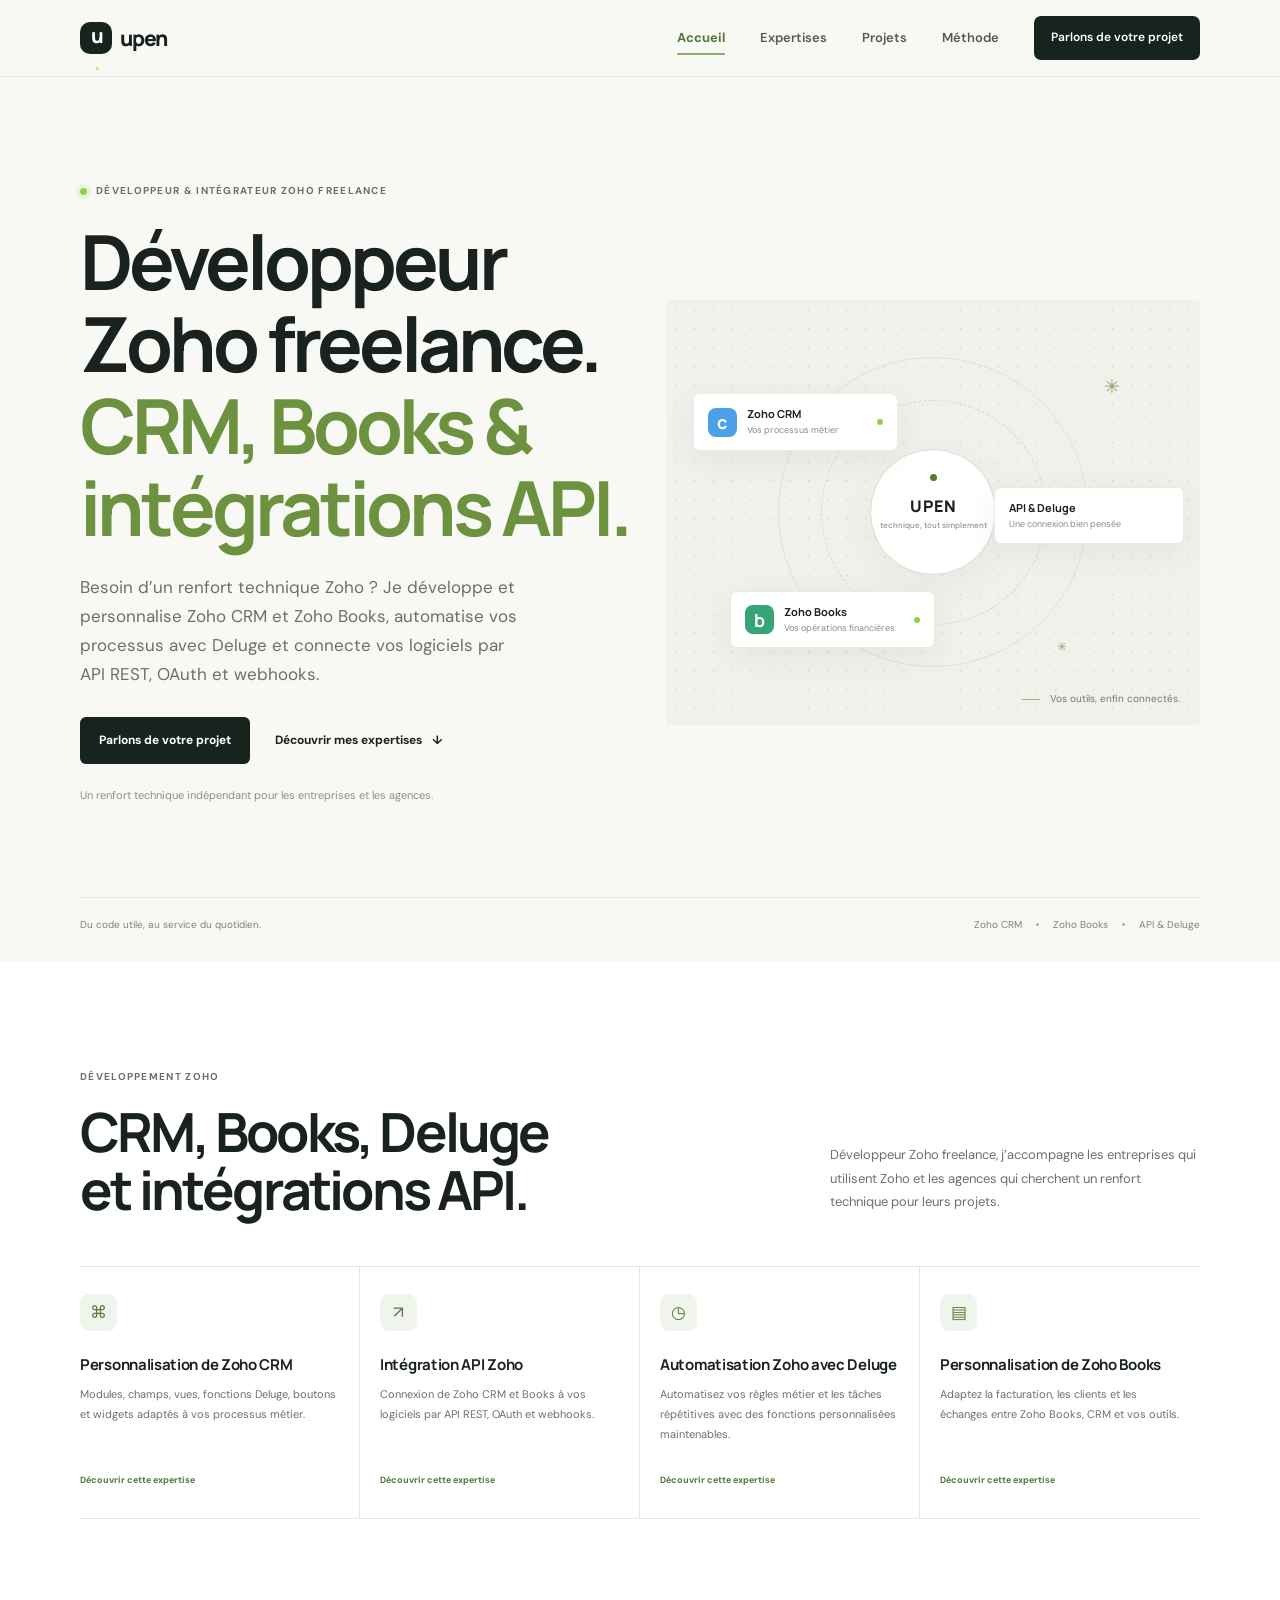
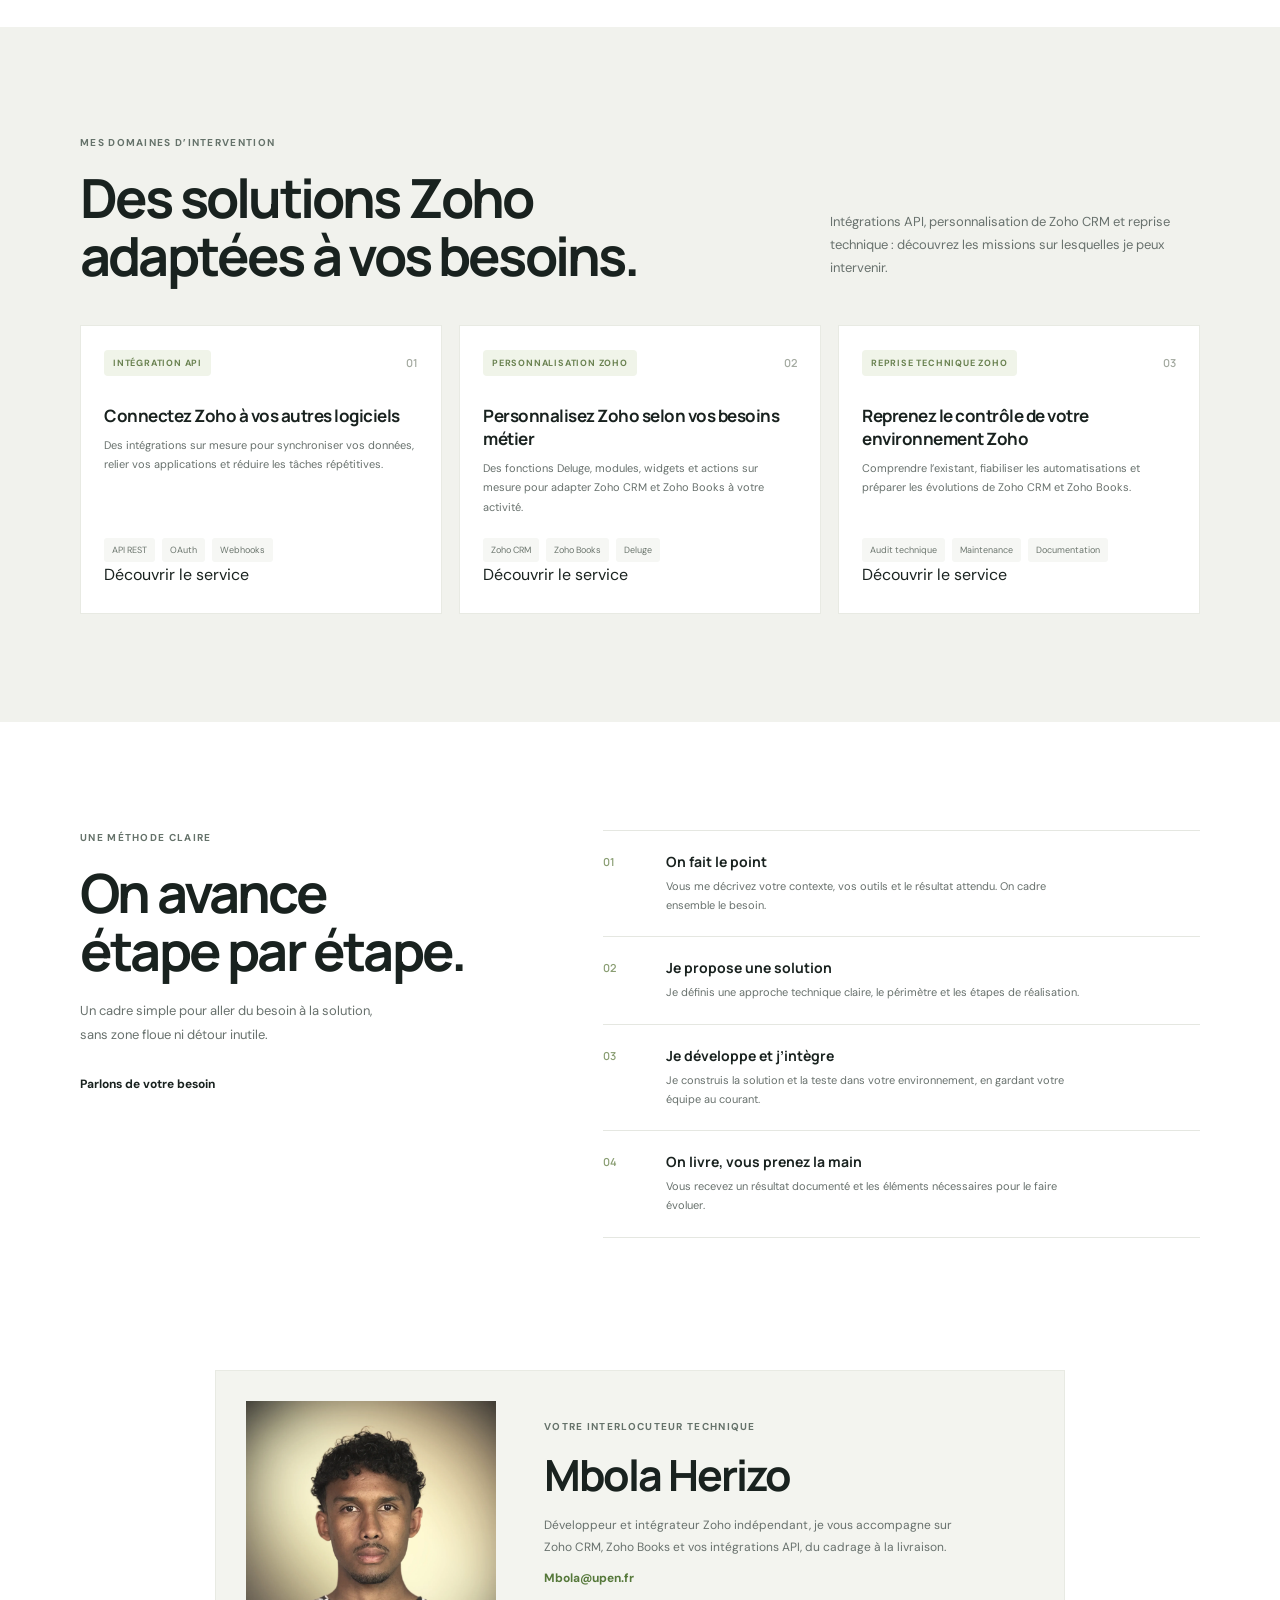
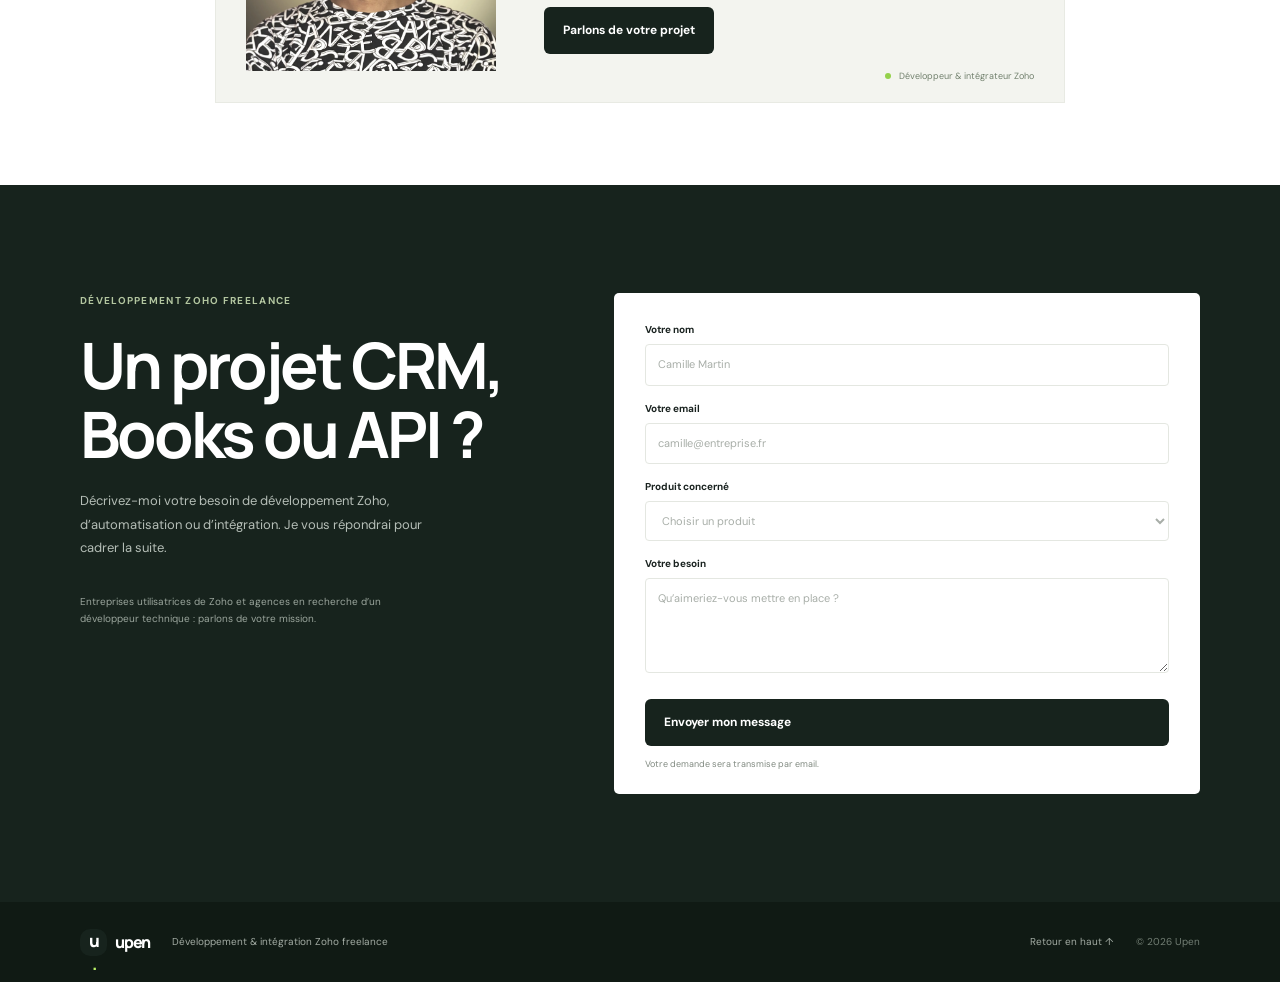
==== commit 62745f2c: "SEO" ====
--- a/index.html
+++ b/index.html
@@ -4,12 +4,30 @@
     <meta charset="UTF-8" />
     <meta name="viewport" content="width=device-width, initial-scale=1.0" />
     <meta name="theme-color" content="#f8f8f5" />
-    <meta name="description" content="Développement et intégration Zoho sur mesure : CRM, Books, Deluge et API. Un renfort technique indépendant pour vos projets." />
-    <title>Upen | Développement & intégration Zoho</title>
+    <meta name="description" content="Développeur Zoho freelance pour entreprises et agences : personnalisation de Zoho CRM et Books, Deluge, automatisations et intégrations API sur mesure." />
+    <meta name="author" content="Mbola Herizo" />
+    <meta property="og:type" content="website" />
+    <meta property="og:locale" content="fr_FR" />
+    <meta property="og:site_name" content="Upen" />
+    <meta property="og:title" content="Développeur Zoho freelance | CRM, Books &amp; API | Upen" />
+    <meta property="og:description" content="Renfort technique Zoho pour entreprises et agences : CRM, Books, Deluge et intégrations API." />
+    <title>Développeur Zoho freelance | CRM, Books &amp; API | Upen</title>
     <link rel="preconnect" href="https://fonts.googleapis.com" />
     <link rel="preconnect" href="https://fonts.gstatic.com" crossorigin />
     <link href="https://fonts.googleapis.com/css2?family=DM+Sans:wght@400;500;600;700&family=Manrope:wght@400;500;600;700;800&display=swap" rel="stylesheet" />
     <link rel="stylesheet" href="styles.css" />
+    <script type="application/ld+json">
+      {
+        "@context": "https://schema.org",
+        "@type": "Person",
+        "name": "Mbola Herizo",
+        "jobTitle": "Développeur et intégrateur Zoho freelance",
+        "description": "Développement, personnalisation et intégration de Zoho CRM et Zoho Books pour les entreprises et les agences.",
+        "email": "Mbola@upen.fr",
+        "worksFor": { "@type": "Organization", "name": "Upen" },
+        "knowsAbout": ["Zoho CRM", "Zoho Books", "Deluge", "API REST", "OAuth", "Webhooks", "Widgets Zoho"]
+      }
+    </script>
     <script src="script.js" defer></script>
   </head>
   <body>
@@ -19,6 +37,7 @@
         <a class="brand" href="#accueil" aria-label="Upen, accueil"><span class="brand-mark">u<span>.</span></span><span>upen</span></a>
         <button class="menu-toggle" type="button" aria-expanded="false" aria-controls="navigation" aria-label="Ouvrir le menu"><span></span><span></span></button>
         <nav class="navigation" id="navigation" aria-label="Navigation principale">
+          <a class="nav-home" href="#accueil" aria-current="page">Accueil</a>
           <a href="#services">Expertises</a><a href="#realisations">Projets</a><a href="#methode">Méthode</a>
           <a class="nav-cta" href="#contact">Parlons de votre projet </a>
         </nav>
@@ -30,10 +49,10 @@
         <div class="container hero-grid">
           <div class="hero-copy">
             <p class="eyebrow"><span class="status-dot"></span> Développeur & intégrateur Zoho freelance</p>
-            <h1>Votre Zoho.<br /><span>À votre façon.</span></h1>
-            <p class="hero-intro">Je transforme vos outils Zoho en solutions qui collent à votre métier : plus simples, mieux connectées et pensées pour durer.</p>
+            <h1>Développeur Zoho freelance.<br /><span>CRM, Books &amp; intégrations API.</span></h1>
+            <p class="hero-intro">Besoin d’un renfort technique Zoho ? Je développe et personnalise Zoho CRM et Zoho Books, automatise vos processus avec Deluge et connecte vos logiciels par API REST, OAuth et webhooks.</p>
             <div class="hero-actions"><a class="button button-primary" href="#contact">Parlons de votre projet</a><a class="text-link" href="#services">Découvrir mes expertises <span aria-hidden="true">↓</span></a></div>
-            <p class="hero-note">En direct avec un développeur. Et avec votre équipe.</p>
+            <p class="hero-note">Un renfort technique indépendant pour les entreprises et les agences.</p>
           </div>
           <div class="hero-visual" aria-label="Illustration de la connexion entre Zoho CRM, une API et Zoho Books" role="img">
             <div class="orbit orbit-one"></div><div class="orbit orbit-two"></div>
@@ -50,14 +69,14 @@
 
       <section class="services section-pad" id="services">
         <div class="container">
-          <div class="section-heading"><div><p class="eyebrow">Expertises</p><h2>La technique Zoho,<br />au bon endroit.</h2></div><p class="heading-side">Vous avez un processus qui coince, un outil à connecter ou une idée à concrétiser ? J’interviens là où le développement fait la différence.</p></div>
+          <div class="section-heading"><div><p class="eyebrow">Développement Zoho</p><h2>CRM, Books, Deluge<br />et intégrations API.</h2></div><p class="heading-side">Développeur Zoho freelance, j’accompagne les entreprises qui utilisent Zoho et les agences qui cherchent un renfort technique pour leurs projets.</p></div>
           <div class="service-grid" id="service-list"></div>
         </div>
       </section>
 
       <section class="projects section-pad" id="realisations">
         <div class="container">
-          <div class="section-heading"><div><p class="eyebrow">Exemples de projets</p><h2>Du concret.<br />Du sur mesure.</h2></div></div>
+          <div class="section-heading"><div><p class="eyebrow">Mes domaines d’intervention</p><h2>Des solutions Zoho<br />adaptées à vos besoins.</h2></div><p class="heading-side">Intégrations API, personnalisation de Zoho CRM et reprise technique : découvrez les missions sur lesquelles je peux intervenir.</p></div>
           <div class="project-grid" id="project-list"></div>
         </div>
       </section>
@@ -72,7 +91,7 @@
       <section class="contact-card-section section-pad" aria-labelledby="contact-card-title">
         <div class="container">
           <div class="contact-card">
-            <div class="portrait-wrap"><img src="portrait.png" alt="Portrait de votre développeur et intégrateur Zoho freelance" loading="lazy" /></div>
+            <div class="portrait-wrap"><img src="portrait.webp" alt="Mbola Herizo, développeur et intégrateur Zoho freelance" width="1602" height="1776" loading="lazy" decoding="async" /></div>
             <div class="contact-card-copy">
               <p class="eyebrow">Votre interlocuteur technique</p>
               <h2 id="contact-card-title">Mbola Herizo</h2>
@@ -87,13 +106,17 @@
 
       <section class="contact section-pad" id="contact">
         <div class="container contact-grid">
-          <div class="contact-copy"><p class="eyebrow eyebrow-light">Et si on en parlait ?</p><h2>Un projet Zoho<br />en tête ?</h2><p>Décrivez-moi votre besoin. Je vous répondrai pour voir comment je peux vous aider.</p><div class="contact-aside"><span>Une demande technique, une question ou un renfort pour votre agence : vous êtes au bon endroit.</span></div></div>
-          <form class="contact-form" id="contact-form">
+          <div class="contact-copy"><p class="eyebrow eyebrow-light">Développement Zoho freelance</p><h2>Un projet CRM,<br />Books ou API ?</h2><p>Décrivez-moi votre besoin de développement Zoho, d’automatisation ou d’intégration. Je vous répondrai pour cadrer la suite.</p><div class="contact-aside"><span>Entreprises utilisatrices de Zoho et agences en recherche d’un développeur technique : parlons de votre mission.</span></div></div>
+          <form class="contact-form" id="contact-form" action="https://api.web3forms.com/submit" method="POST">
+            <input type="hidden" name="access_key" value="04e5addd-f372-41c1-900c-a9053f88eb20" />
+            <input type="hidden" name="subject" value="Nouvelle demande de contact — Upen" />
+            <input type="checkbox" name="botcheck" tabindex="-1" autocomplete="off" aria-hidden="true" class="botcheck" />
             <div class="form-row"><label for="name">Votre nom</label><input id="name" name="name" type="text" autocomplete="name" placeholder="Camille Martin" required /></div>
             <div class="form-row"><label for="email">Votre email</label><input id="email" name="email" type="email" autocomplete="email" placeholder="camille@entreprise.fr" required /></div>
             <div class="form-row"><label for="product">Produit concerné</label><select id="product" name="product" required><option value="" disabled selected>Choisir un produit</option><option>Zoho CRM</option><option>Zoho Books</option><option>Intégration API</option><option>Autre / plusieurs outils</option></select></div>
             <div class="form-row"><label for="message">Votre besoin</label><textarea id="message" name="message" rows="4" placeholder="Qu’aimeriez-vous mettre en place ?" required></textarea></div>
             <button class="button button-light" type="submit">Envoyer mon message</button>
+            <p class="form-feedback" id="form-feedback" role="status" aria-live="polite">Votre demande sera transmise par email.</p>
           </form>
         </div>
       </section>
--- a/styles.css
+++ b/styles.css
@@ -4,4 +4,8 @@
 @media(prefers-reduced-motion:reduce){*,*::before,*::after{scroll-behavior:auto!important;transition:none!important}}
 .contact-card-section{padding-top:24px;padding-bottom:82px;background:#fff}.contact-card{position:relative;display:grid;grid-template-columns:250px 1fr;align-items:center;gap:48px;max-width:850px;margin:0 auto;padding:30px;background:#f3f4ef;border:1px solid #e8eae3}.portrait-wrap{height:270px;overflow:hidden;background:#e6e5d4}.portrait-wrap img{width:100%;height:100%;display:block;object-fit:cover;object-position:center 32%}.contact-card-copy{padding:18px 45px 18px 0}.contact-card-copy .eyebrow{margin-bottom:15px}.contact-card-copy h2{font:700 clamp(32px,4vw,43px)/1.16 var(--display);letter-spacing:-2px;margin:0}.contact-card-copy h2 span{color:#6d923f}.contact-card-copy>p:not(.eyebrow){max-width:435px;color:var(--muted);font-size:12px;line-height:1.8;margin:16px 0 21px}.contact-card-label{position:absolute;right:30px;bottom:19px;display:flex;align-items:center;gap:8px;color:#71806d;font-size:9px}.contact-card-label .status-dot{width:6px;height:6px;box-shadow:none}
 .contact-card-email{display:block;width:max-content;color:#55783a;font-size:12px;font-weight:700;margin:-11px 0 19px}.contact-card-email:hover{text-decoration:underline}
+.service-card[href]{display:flex;flex-direction:column;color:inherit;text-decoration:none;transition:background .2s,color .2s}.service-card[href]:hover h3,.service-card[href]:focus-visible h3{color:#55783a}.service-card[href]:focus-visible{outline:2px solid #779e4e;outline-offset:3px}.service-card[href] p{margin-bottom:16px}.service-detail{display:flex;align-items:center;justify-content:space-between;margin-top:auto;padding-top:12px;color:#55783a;font-size:9px;font-weight:700}.service-detail span{font-size:14px}
+.navigation a[aria-current="page"]:not(.nav-cta){position:relative;color:#55783a;font-weight:700}.navigation a[aria-current="page"]:not(.nav-cta)::after{content:"";position:absolute;left:0;right:0;bottom:-7px;height:2px;border-radius:2px;background:#8bab68}.detail-navigation .nav-back{color:#718078}.detail-navigation .nav-back:hover{color:#55783a}
+@media(max-width:650px){.detail-navigation>a:not(.nav-cta):not(.nav-home):not(.nav-back):not([aria-current="page"]){display:none}.detail-navigation a[aria-current="page"]:not(.nav-cta)::after{bottom:-5px}.thanks-navigation .nav-back{display:none}}
+.botcheck{display:none!important}.contact-form button:disabled{opacity:.65;cursor:wait;transform:none}.form-feedback{min-height:1.5em}
 @media(max-width:650px){.contact-card-section{padding-top:10px;padding-bottom:58px}.contact-card{grid-template-columns:1fr;gap:19px;padding:16px 16px 55px}.portrait-wrap{height:270px;max-width:100%}.portrait-wrap img{object-position:center 29%}.contact-card-copy{padding:0 0 5px}.contact-card-copy h2{font-size:35px}.contact-card-label{right:17px;bottom:17px}}
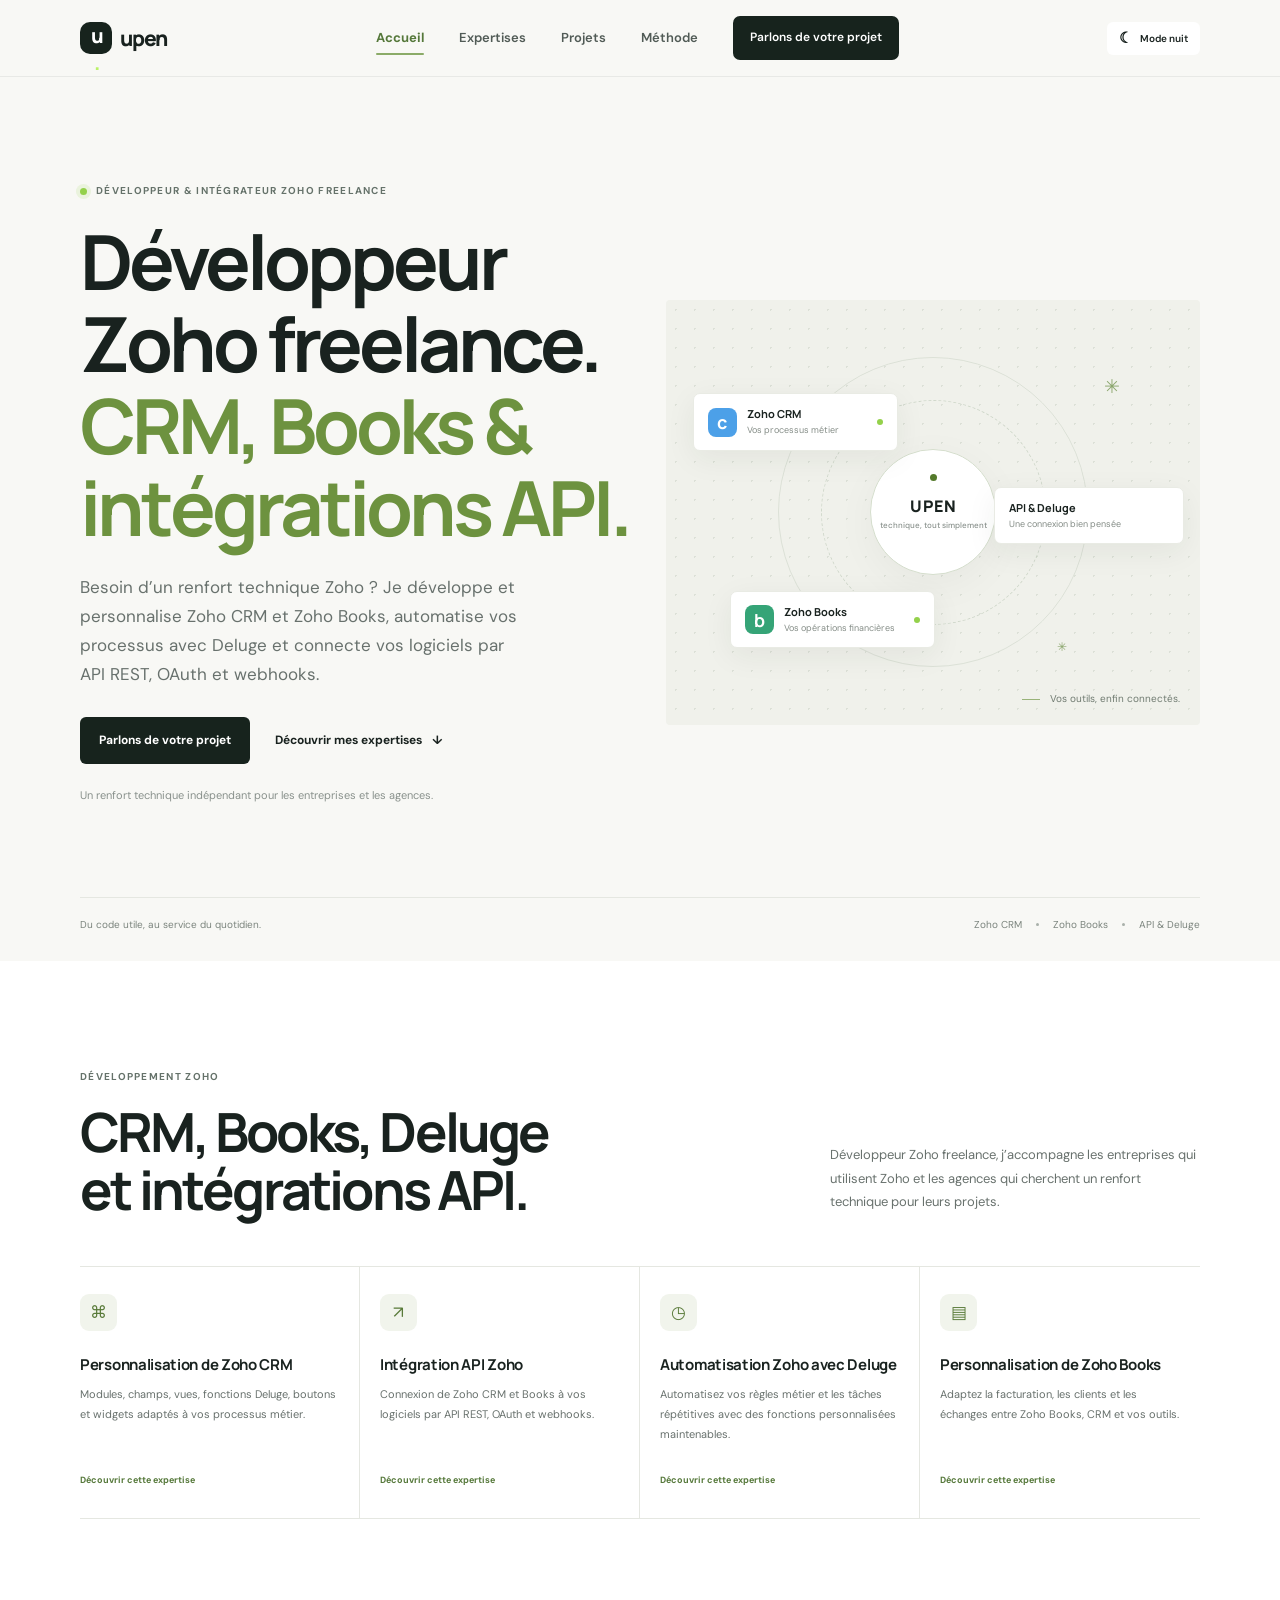
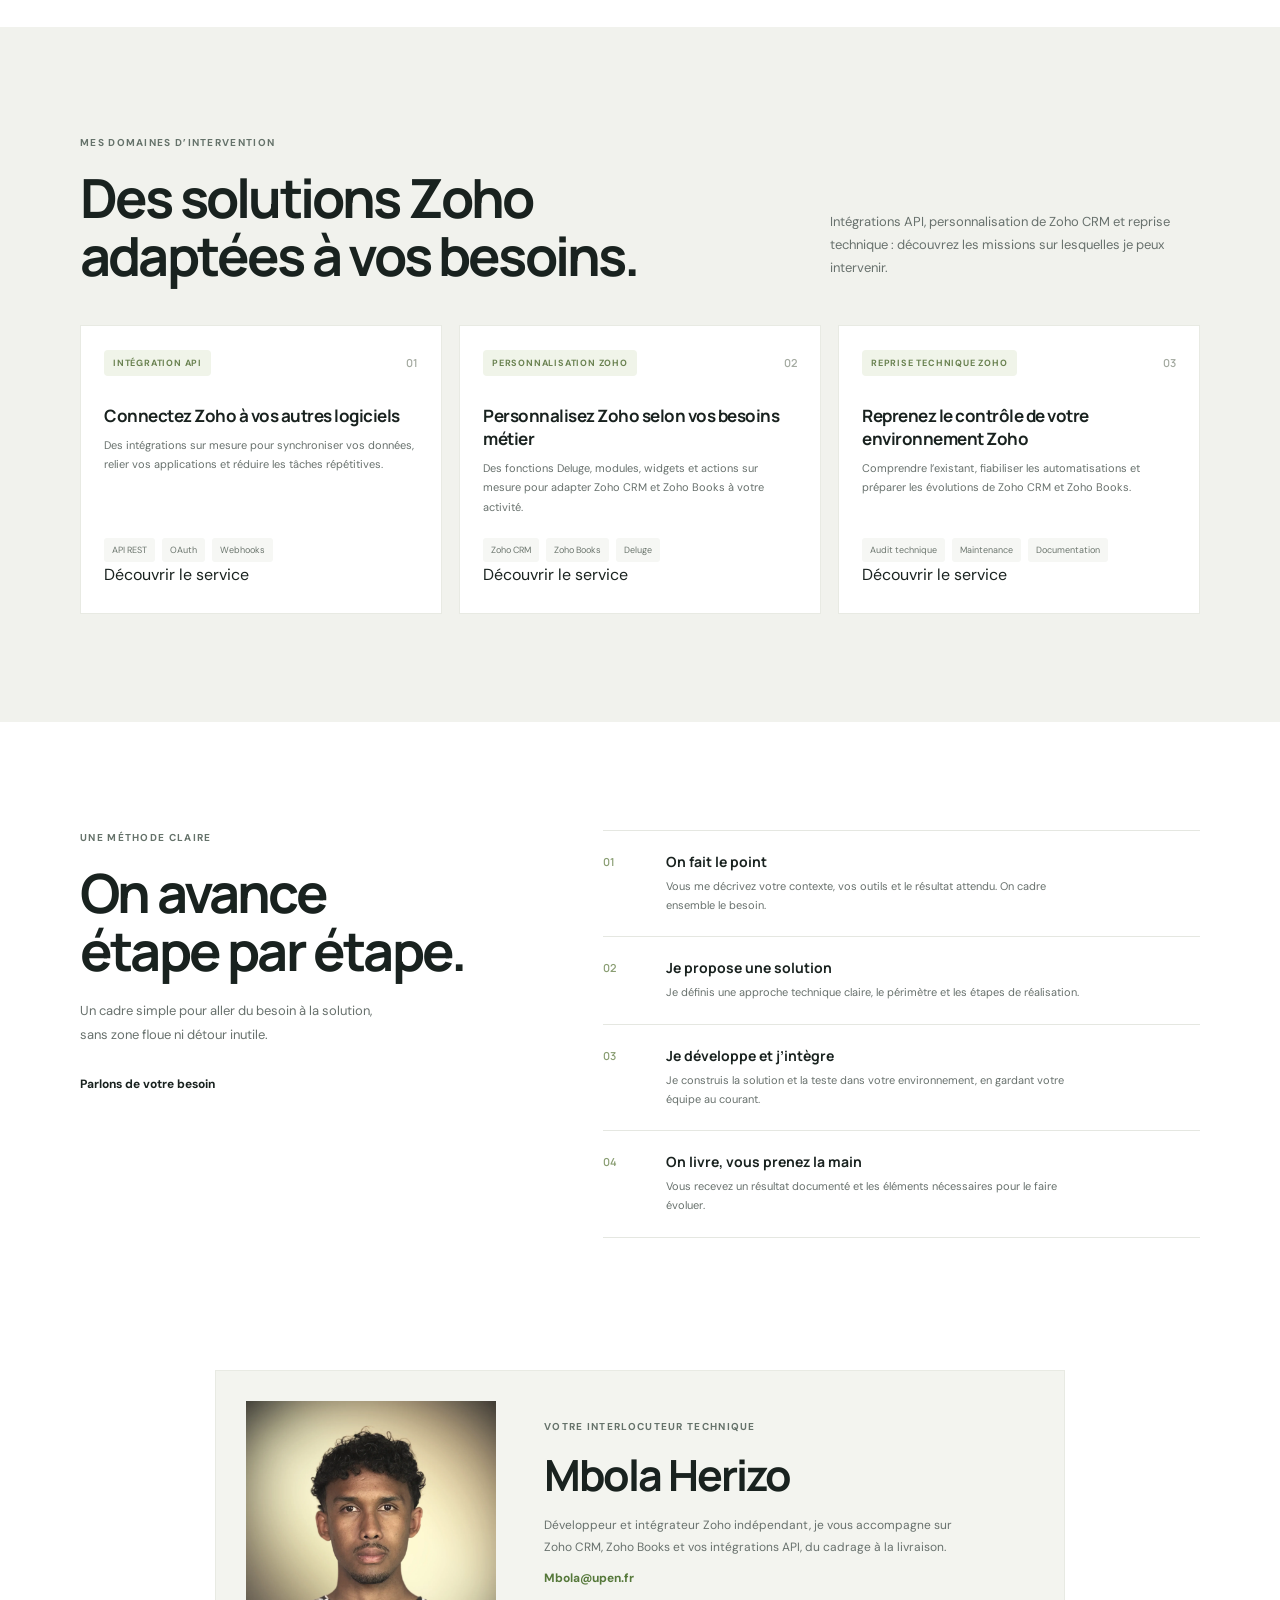
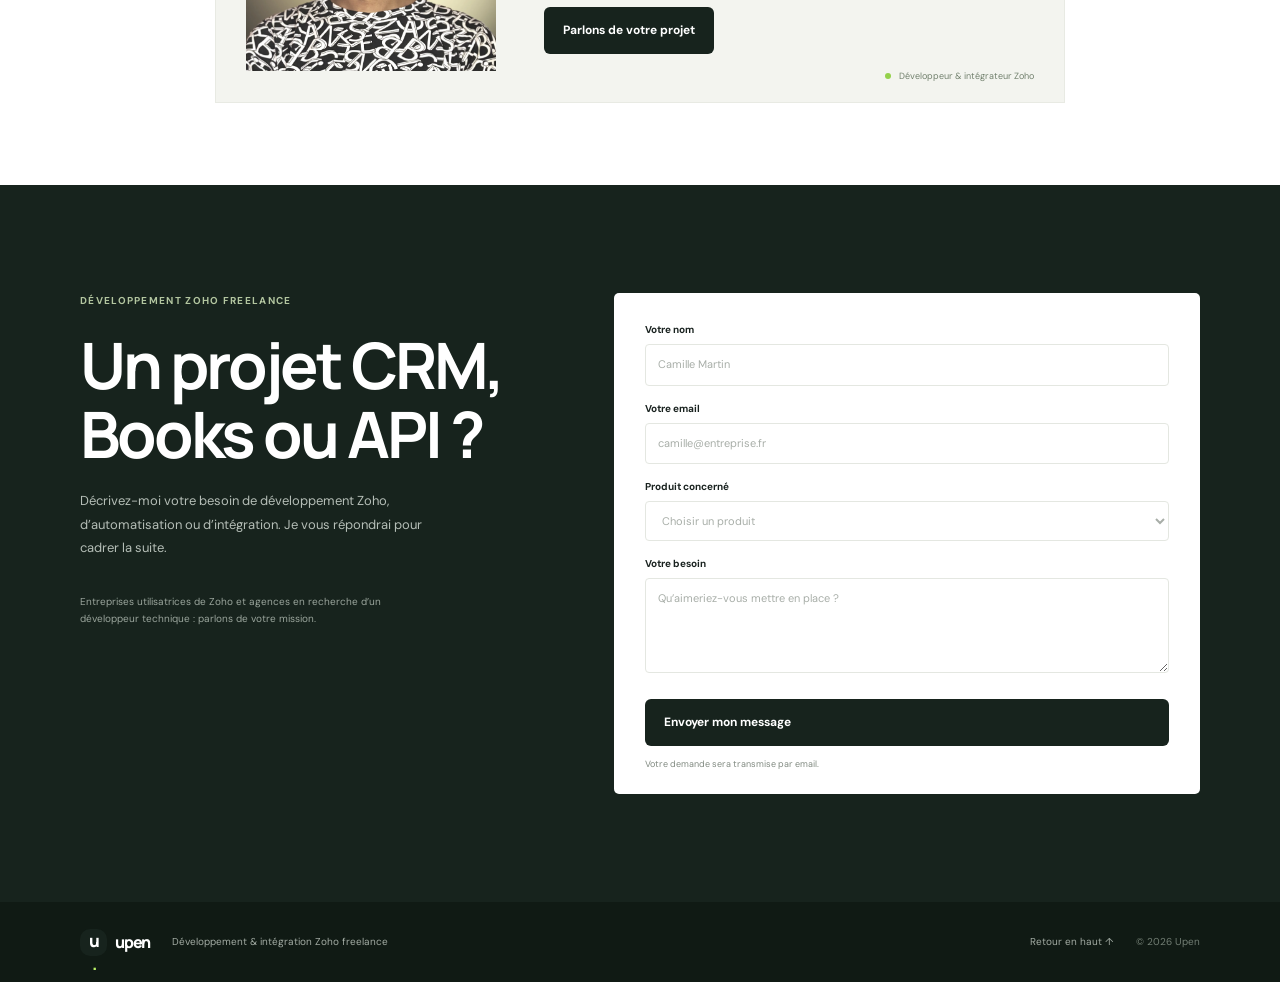
==== commit 7eae6c48: "Anniversaire" ====
--- a/index.html
+++ b/index.html
@@ -16,6 +16,7 @@
     <link rel="preconnect" href="https://fonts.gstatic.com" crossorigin />
     <link href="https://fonts.googleapis.com/css2?family=DM+Sans:wght@400;500;600;700&family=Manrope:wght@400;500;600;700;800&display=swap" rel="stylesheet" />
     <link rel="stylesheet" href="styles.css" />
+    <link rel="stylesheet" href="theme.css" />
     <script type="application/ld+json">
       {
         "@context": "https://schema.org",
@@ -28,6 +29,7 @@
         "knowsAbout": ["Zoho CRM", "Zoho Books", "Deluge", "API REST", "OAuth", "Webhooks", "Widgets Zoho"]
       }
     </script>
+    <script src="theme.js" defer></script>
     <script src="script.js" defer></script>
   </head>
   <body>
--- a/styles.css
+++ b/styles.css
@@ -1,11 +1,11 @@
-:root{--paper:#f8f8f5;--white:#fff;--ink:#19221f;--muted:#68716d;--line:#e5e7e1;--green:#baf266;--green-dark:#547a2b;--forest:#17231d;--display:"Manrope",sans-serif;--body:"DM Sans",sans-serif;--content:1120px}*{box-sizing:border-box}html{scroll-behavior:smooth;scroll-padding-top:86px}body{margin:0;background:var(--paper);color:var(--ink);font:16px/1.6 var(--body);-webkit-font-smoothing:antialiased}a{color:inherit;text-decoration:none}button,input,select,textarea{font:inherit}.container{width:min(var(--content),calc(100% - 64px));margin-inline:auto}.section-pad{padding:108px 0}.skip-link{position:fixed;z-index:20;top:-80px;left:16px;padding:12px 18px;background:var(--white);border-radius:8px}.skip-link:focus{top:12px}.site-header{position:sticky;top:0;z-index:10;background:rgba(248,248,245,.92);backdrop-filter:blur(12px);border-bottom:1px solid rgba(25,34,31,.07)}.header-inner{height:76px;display:flex;align-items:center;justify-content:space-between}.brand{display:inline-flex;align-items:center;gap:8px;font:800 21px var(--display);letter-spacing:-1.2px}.brand-mark{display:grid;place-items:center;width:32px;height:32px;border-radius:10px;background:var(--forest);color:white;font-size:20px;letter-spacing:-2px}.brand-mark span{color:var(--green)}.navigation{display:flex;align-items:center;gap:35px;font-size:13px;font-weight:600}.navigation>a:not(.nav-cta){color:#515b56;transition:color .2s}.navigation>a:hover,.text-link:hover{color:var(--green-dark)}.nav-cta{display:flex;gap:13px;align-items:center;background:var(--forest);color:white;padding:12px 17px;border-radius:7px;font-size:12px;transition:transform .2s,background .2s}.nav-cta:hover,.button:hover{transform:translateY(-2px);background:#273b30}.nav-cta span{color:var(--green);font-size:16px}.menu-toggle{display:none}.hero{padding:96px 0 28px;overflow:hidden}.hero-grid{display:grid;grid-template-columns:1fr .96fr;align-items:center;gap:30px;min-height:455px}.hero-copy{padding:10px 0 36px}.eyebrow{display:flex;align-items:center;gap:9px;text-transform:uppercase;letter-spacing:1.3px;font-weight:700;font-size:10px;color:#65726a;margin:0 0 21px}.status-dot,.card-dot{width:7px;height:7px;border-radius:50%;background:#94d14b;box-shadow:0 0 0 4px #94d14b24}.hero h1,.section-heading h2,.method h2,.contact h2{font:700 clamp(46px,6vw,76px)/1.08 var(--display);letter-spacing:-4px;margin:0}.hero h1 span{color:#6d923f}.hero-intro{font-size:17px;line-height:1.7;color:var(--muted);max-width:440px;margin:25px 0 28px}.hero-actions{display:flex;align-items:center;gap:25px}.button{display:inline-flex;align-items:center;justify-content:center;gap:19px;padding:14px 19px;border:0;border-radius:6px;font-weight:700;font-size:12px;transition:transform .2s,background .2s;cursor:pointer}.button-primary{color:#fff;background:var(--forest)}.button span{color:var(--green);font-size:16px}.text-link{font-size:12px;font-weight:700;transition:color .2s}.text-link span{margin-left:7px}.hero-note{font-size:11px;color:#89918c;margin-top:23px}.hero-visual{height:425px;position:relative;display:grid;place-items:center;background:#f0f1eb;border-radius:4px;overflow:hidden}.hero-visual:before{content:"";position:absolute;inset:0;background-image:radial-gradient(#ced4c8 1px,transparent 1px);background-size:19px 19px;opacity:.58}.orbit{position:absolute;border:1px solid #dce1d7;border-radius:50%;width:310px;height:310px}.orbit-two{width:225px;height:225px;border-style:dashed;border-color:#d0d8cb}.visual-core{position:relative;z-index:1;width:126px;height:126px;border:1px solid #d5decd;background:#fff;border-radius:50%;display:flex;align-items:center;justify-content:center;flex-direction:column;font:800 16px var(--display);letter-spacing:1px;box-shadow:0 10px 40px #19221f0b}.visual-core small{font:500 8px var(--body);letter-spacing:0;color:#89918c;margin-top:3px}.core-dot{position:absolute;top:24px;width:7px;height:7px;background:var(--green-dark);border-radius:50%}.integration-card{position:absolute;z-index:2;display:flex;align-items:center;gap:10px;min-width:205px;padding:12px 14px;background:#fff;border:1px solid #e9ebe4;border-radius:7px;box-shadow:0 8px 30px #222c2010}.integration-card strong,.integration-card small{display:block}.integration-card strong{font:700 11px var(--display)}.integration-card small{font-size:9px;color:#858d87;margin-top:2px}.card-crm{left:5%;top:22%}.card-api{right:3%;top:44%;min-width:190px}.card-books{left:12%;bottom:18%}.app-icon{display:grid;place-items:center;width:29px;height:29px;border-radius:8px;color:white;font:700 18px var(--display)}.icon-crm{background:#4ca0e8}.icon-books{background:#35a477}.api-symbol{display:grid;place-items:center;width:29px;height:29px;border-radius:8px;color:#657f46;background:#edf5e6;font-size:17px}.card-dot{margin-left:auto;width:6px;height:6px;box-shadow:none}.visual-caption{position:absolute;bottom:18px;right:20px;font-size:10px;color:#707b71}.caption-line{display:inline-block;width:18px;height:1px;background:#99b379;vertical-align:middle;margin-right:7px}.spark{position:absolute;color:#8ba66d}.spark-one{top:17%;right:15%;font-size:19px}.spark-two{bottom:16%;right:25%;font-size:12px}.hero-bottom{display:flex;justify-content:space-between;align-items:center;border-top:1px solid var(--line);padding-top:19px;margin-top:45px;color:#7b847d;font-size:10px}.hero-tags{display:flex;align-items:center;gap:14px}.hero-tags i{height:3px;width:3px;background:#a9b0aa;border-radius:50%}.services{background:var(--white)}.section-heading{display:flex;justify-content:space-between;align-items:flex-end;margin-bottom:48px}.section-heading .eyebrow,.method .eyebrow{margin-bottom:17px}.section-heading h2,.method h2{font-size:clamp(38px,4.5vw,54px);letter-spacing:-2.8px}.heading-side{max-width:370px;color:var(--muted);font-size:13px;line-height:1.8;margin:0 0 5px}.service-grid{display:grid;grid-template-columns:repeat(4,1fr);border-top:1px solid var(--line);border-bottom:1px solid var(--line)}.service-card{padding:27px 20px 31px 0;border-right:1px solid var(--line)}.service-card+ .service-card{padding-left:20px}.service-card:last-child{border-right:0}.service-icon{width:37px;height:37px;display:grid;place-items:center;background:#f1f4ec;color:#597a39;border-radius:9px;font-size:17px;margin-bottom:23px}.service-card h3{font:700 15px var(--display);letter-spacing:-.3px;margin:0 0 10px}.service-card p{font-size:11px;color:var(--muted);line-height:1.8;margin:0}.projects{background:#f1f2ed}.projects .section-heading{margin-bottom:40px}.project-grid{display:grid;grid-template-columns:repeat(3,1fr);gap:17px}.project-card{background:#fff;border:1px solid #e8eae3;padding:24px 23px 25px;min-height:245px;display:flex;flex-direction:column}.project-type{display:flex;align-items:center;justify-content:space-between;margin-bottom:28px}.project-badge{font-size:9px;text-transform:uppercase;letter-spacing:.8px;font-weight:700;color:#6a8251;background:#f0f4e9;padding:6px 9px;border-radius:4px}.project-index{font:600 11px var(--display);color:#a4aaa1}.project-card h3{font:700 17px var(--display);letter-spacing:-.5px;margin:0 0 9px}.project-card p{font-size:11px;line-height:1.75;color:var(--muted);margin:0}.project-tags{display:flex;gap:7px;flex-wrap:wrap;margin-top:auto;padding-top:21px}.project-tags span{padding:5px 8px;background:#f6f7f4;border-radius:3px;color:#6c766e;font-size:9px}.demo-note{font-size:10px;color:#858c83;margin:18px 0 0}.demo-note span{color:#82a65f;margin-right:6px}.method{background:var(--white)}.method-grid{display:grid;grid-template-columns:.83fr 1.17fr;gap:100px}.method-intro>p:not(.eyebrow){max-width:295px;color:var(--muted);font-size:13px;line-height:1.8;margin:20px 0 24px}.steps{list-style:none;margin:0;padding:0;border-top:1px solid var(--line)}.step-item{display:grid;grid-template-columns:47px 1fr;gap:16px;padding:21px 0;border-bottom:1px solid var(--line)}.step-number{font:600 11px var(--display);color:#8a9e73;padding-top:2px}.step-item h3{font:700 14px var(--display);margin:0 0 6px}.step-item p{font-size:11px;line-height:1.75;color:var(--muted);margin:0;max-width:430px}.contact{background:var(--forest);color:white}.contact-grid{display:grid;grid-template-columns:.85fr 1.15fr;gap:100px;align-items:start}.eyebrow-light{color:#b3c6a0}.contact h2{font-size:clamp(44px,5vw,64px);letter-spacing:-3px}.contact-copy>p:not(.eyebrow){max-width:350px;color:#b5beb7;font-size:13px;line-height:1.8;margin:21px 0 34px}.contact-aside{display:flex;gap:11px;align-items:flex-start;max-width:330px;color:#9ba69d;font-size:10px;line-height:1.7}.aside-icon{color:var(--green);font-size:17px}.contact-form{background:#fff;color:var(--ink);padding:29px 31px 23px;border-radius:5px}.form-row{margin-bottom:15px}.form-row label{display:block;font-size:10px;font-weight:700;margin-bottom:6px}.form-row input,.form-row select,.form-row textarea{width:100%;border:1px solid #e4e7e1;border-radius:4px;background:#fff;padding:11px 12px;color:var(--ink);font-size:11px;outline:none;transition:border .2s}.form-row input:focus,.form-row select:focus,.form-row textarea:focus{border-color:#81a95e}.form-row input::placeholder,.form-row textarea::placeholder{color:#a8aea8}.form-row textarea{resize:vertical;min-height:95px}.form-row select:invalid{color:#a8aea8}.button-light{background:var(--forest);color:white;width:100%;justify-content:space-between;margin-top:3px}.form-feedback{margin:12px 0 0;color:#818a81;font-size:9px;line-height:1.5}.site-footer{background:#101a14;color:#a3aca4}.footer-inner{min-height:80px;display:flex;align-items:center;gap:22px}.footer-brand{color:#fff;font-size:16px}.footer-brand .brand-mark{width:27px;height:27px;font-size:17px}.footer-inner>p{font-size:10px;margin:0}.back-top{font-size:10px;margin-left:auto}.copyright{font-size:10px;color:#727e74}.site-footer a:hover{color:var(--green)}
+:root{--paper:var(--theme-paper);--white:var(--theme-white);--ink:var(--theme-ink);--muted:var(--theme-muted);--line:var(--theme-line);--green:var(--theme-green);--green-dark:var(--theme-green-dark);--forest:var(--theme-forest);--display:"Manrope",sans-serif;--body:"DM Sans",sans-serif;--content:1120px}*{box-sizing:border-box}html{scroll-behavior:smooth;scroll-padding-top:86px}body{margin:0;background:var(--paper);color:var(--ink);font:16px/1.6 var(--body);-webkit-font-smoothing:antialiased}a{color:inherit;text-decoration:none}button,input,select,textarea{font:inherit}.container{width:min(var(--content),calc(100% - 64px));margin-inline:auto}.section-pad{padding:108px 0}.skip-link{position:fixed;z-index:20;top:-80px;left:16px;padding:12px 18px;background:var(--white);border-radius:8px}.skip-link:focus{top:12px}.site-header{position:sticky;top:0;z-index:10;background:var(--theme-bg-rgba-248-248-245-92);backdrop-filter:blur(12px);border-bottom:1px solid var(--theme-stroke-rgba-25-34-31-07)}.header-inner{height:76px;display:flex;align-items:center;justify-content:space-between}.brand{display:inline-flex;align-items:center;gap:8px;font:800 21px var(--display);letter-spacing:-1.2px}.brand-mark{display:grid;place-items:center;width:32px;height:32px;border-radius:10px;background:var(--forest);color:var(--theme-fg-white);font-size:20px;letter-spacing:-2px}.brand-mark span{color:var(--green)}.navigation{display:flex;align-items:center;gap:35px;font-size:13px;font-weight:600}.navigation>a:not(.nav-cta){color:var(--theme-fg-515b56);transition:color .2s}.navigation>a:hover,.text-link:hover{color:var(--green-dark)}.nav-cta{display:flex;gap:13px;align-items:center;background:var(--forest);color:var(--theme-fg-white);padding:12px 17px;border-radius:7px;font-size:12px;transition:transform .2s,background .2s}.nav-cta:hover,.button:hover{transform:translateY(-2px);background:var(--theme-bg-273b30)}.nav-cta span{color:var(--green);font-size:16px}.menu-toggle{display:none}.hero{padding:96px 0 28px;overflow:hidden}.hero-grid{display:grid;grid-template-columns:1fr .96fr;align-items:center;gap:30px;min-height:455px}.hero-copy{padding:10px 0 36px}.eyebrow{display:flex;align-items:center;gap:9px;text-transform:uppercase;letter-spacing:1.3px;font-weight:700;font-size:10px;color:var(--theme-fg-65726a);margin:0 0 21px}.status-dot,.card-dot{width:7px;height:7px;border-radius:50%;background:var(--theme-bg-94d14b);box-shadow:0 0 0 4px var(--theme-shadow-94d14b24)}.hero h1,.section-heading h2,.method h2,.contact h2{font:700 clamp(46px,6vw,76px)/1.08 var(--display);letter-spacing:-4px;margin:0}.hero h1 span{color:var(--theme-fg-6d923f)}.hero-intro{font-size:17px;line-height:1.7;color:var(--muted);max-width:440px;margin:25px 0 28px}.hero-actions{display:flex;align-items:center;gap:25px}.button{display:inline-flex;align-items:center;justify-content:center;gap:19px;padding:14px 19px;border:0;border-radius:6px;font-weight:700;font-size:12px;transition:transform .2s,background .2s;cursor:pointer}.button-primary{color:var(--theme-fg-fff);background:var(--forest)}.button span{color:var(--green);font-size:16px}.text-link{font-size:12px;font-weight:700;transition:color .2s}.text-link span{margin-left:7px}.hero-note{font-size:11px;color:var(--theme-fg-89918c);margin-top:23px}.hero-visual{height:425px;position:relative;display:grid;place-items:center;background:var(--theme-bg-f0f1eb);border-radius:4px;overflow:hidden}.hero-visual:before{content:"";position:absolute;inset:0;background-image:radial-gradient(var(--theme-bg-ced4c8) 1px,transparent 1px);background-size:19px 19px;opacity:.58}.orbit{position:absolute;border:1px solid var(--theme-stroke-dce1d7);border-radius:50%;width:310px;height:310px}.orbit-two{width:225px;height:225px;border-style:dashed;border-color:var(--theme-stroke-d0d8cb)}.visual-core{position:relative;z-index:1;width:126px;height:126px;border:1px solid var(--theme-stroke-d5decd);background:var(--theme-bg-fff);border-radius:50%;display:flex;align-items:center;justify-content:center;flex-direction:column;font:800 16px var(--display);letter-spacing:1px;box-shadow:0 10px 40px var(--theme-shadow-19221f0b)}.visual-core small{font:500 8px var(--body);letter-spacing:0;color:var(--theme-fg-89918c);margin-top:3px}.core-dot{position:absolute;top:24px;width:7px;height:7px;background:var(--green-dark);border-radius:50%}.integration-card{position:absolute;z-index:2;display:flex;align-items:center;gap:10px;min-width:205px;padding:12px 14px;background:var(--theme-bg-fff);border:1px solid var(--theme-stroke-e9ebe4);border-radius:7px;box-shadow:0 8px 30px var(--theme-shadow-222c2010)}.integration-card strong,.integration-card small{display:block}.integration-card strong{font:700 11px var(--display)}.integration-card small{font-size:9px;color:var(--theme-fg-858d87);margin-top:2px}.card-crm{left:5%;top:22%}.card-api{right:3%;top:44%;min-width:190px}.card-books{left:12%;bottom:18%}.app-icon{display:grid;place-items:center;width:29px;height:29px;border-radius:8px;color:var(--theme-fg-white);font:700 18px var(--display)}.icon-crm{background:var(--theme-bg-4ca0e8)}.icon-books{background:var(--theme-bg-35a477)}.api-symbol{display:grid;place-items:center;width:29px;height:29px;border-radius:8px;color:var(--theme-fg-657f46);background:var(--theme-bg-edf5e6);font-size:17px}.card-dot{margin-left:auto;width:6px;height:6px;box-shadow:none}.visual-caption{position:absolute;bottom:18px;right:20px;font-size:10px;color:var(--theme-fg-707b71)}.caption-line{display:inline-block;width:18px;height:1px;background:var(--theme-bg-99b379);vertical-align:middle;margin-right:7px}.spark{position:absolute;color:var(--theme-fg-8ba66d)}.spark-one{top:17%;right:15%;font-size:19px}.spark-two{bottom:16%;right:25%;font-size:12px}.hero-bottom{display:flex;justify-content:space-between;align-items:center;border-top:1px solid var(--line);padding-top:19px;margin-top:45px;color:var(--theme-fg-7b847d);font-size:10px}.hero-tags{display:flex;align-items:center;gap:14px}.hero-tags i{height:3px;width:3px;background:var(--theme-bg-a9b0aa);border-radius:50%}.services{background:var(--white)}.section-heading{display:flex;justify-content:space-between;align-items:flex-end;margin-bottom:48px}.section-heading .eyebrow,.method .eyebrow{margin-bottom:17px}.section-heading h2,.method h2{font-size:clamp(38px,4.5vw,54px);letter-spacing:-2.8px}.heading-side{max-width:370px;color:var(--muted);font-size:13px;line-height:1.8;margin:0 0 5px}.service-grid{display:grid;grid-template-columns:repeat(4,1fr);border-top:1px solid var(--line);border-bottom:1px solid var(--line)}.service-card{padding:27px 20px 31px 0;border-right:1px solid var(--line)}.service-card+ .service-card{padding-left:20px}.service-card:last-child{border-right:0}.service-icon{width:37px;height:37px;display:grid;place-items:center;background:var(--theme-bg-f1f4ec);color:var(--theme-fg-597a39);border-radius:9px;font-size:17px;margin-bottom:23px}.service-card h3{font:700 15px var(--display);letter-spacing:-.3px;margin:0 0 10px}.service-card p{font-size:11px;color:var(--muted);line-height:1.8;margin:0}.projects{background:var(--theme-bg-f1f2ed)}.projects .section-heading{margin-bottom:40px}.project-grid{display:grid;grid-template-columns:repeat(3,1fr);gap:17px}.project-card{background:var(--theme-bg-fff);border:1px solid var(--theme-stroke-e8eae3);padding:24px 23px 25px;min-height:245px;display:flex;flex-direction:column}.project-type{display:flex;align-items:center;justify-content:space-between;margin-bottom:28px}.project-badge{font-size:9px;text-transform:uppercase;letter-spacing:.8px;font-weight:700;color:var(--theme-fg-6a8251);background:var(--theme-bg-f0f4e9);padding:6px 9px;border-radius:4px}.project-index{font:600 11px var(--display);color:var(--theme-fg-a4aaa1)}.project-card h3{font:700 17px var(--display);letter-spacing:-.5px;margin:0 0 9px}.project-card p{font-size:11px;line-height:1.75;color:var(--muted);margin:0}.project-tags{display:flex;gap:7px;flex-wrap:wrap;margin-top:auto;padding-top:21px}.project-tags span{padding:5px 8px;background:var(--theme-bg-f6f7f4);border-radius:3px;color:var(--theme-fg-6c766e);font-size:9px}.demo-note{font-size:10px;color:var(--theme-fg-858c83);margin:18px 0 0}.demo-note span{color:var(--theme-fg-82a65f);margin-right:6px}.method{background:var(--white)}.method-grid{display:grid;grid-template-columns:.83fr 1.17fr;gap:100px}.method-intro>p:not(.eyebrow){max-width:295px;color:var(--muted);font-size:13px;line-height:1.8;margin:20px 0 24px}.steps{list-style:none;margin:0;padding:0;border-top:1px solid var(--line)}.step-item{display:grid;grid-template-columns:47px 1fr;gap:16px;padding:21px 0;border-bottom:1px solid var(--line)}.step-number{font:600 11px var(--display);color:var(--theme-fg-8a9e73);padding-top:2px}.step-item h3{font:700 14px var(--display);margin:0 0 6px}.step-item p{font-size:11px;line-height:1.75;color:var(--muted);margin:0;max-width:430px}.contact{background:var(--forest);color:var(--theme-fg-white)}.contact-grid{display:grid;grid-template-columns:.85fr 1.15fr;gap:100px;align-items:start}.eyebrow-light{color:var(--theme-fg-b3c6a0)}.contact h2{font-size:clamp(44px,5vw,64px);letter-spacing:-3px}.contact-copy>p:not(.eyebrow){max-width:350px;color:var(--theme-fg-b5beb7);font-size:13px;line-height:1.8;margin:21px 0 34px}.contact-aside{display:flex;gap:11px;align-items:flex-start;max-width:330px;color:var(--theme-fg-9ba69d);font-size:10px;line-height:1.7}.aside-icon{color:var(--green);font-size:17px}.contact-form{background:var(--theme-bg-fff);color:var(--ink);padding:29px 31px 23px;border-radius:5px}.form-row{margin-bottom:15px}.form-row label{display:block;font-size:10px;font-weight:700;margin-bottom:6px}.form-row input,.form-row select,.form-row textarea{width:100%;border:1px solid var(--theme-stroke-e4e7e1);border-radius:4px;background:var(--theme-bg-fff);padding:11px 12px;color:var(--ink);font-size:11px;outline:none;transition:border .2s}.form-row input:focus,.form-row select:focus,.form-row textarea:focus{border-color:var(--theme-stroke-81a95e)}.form-row input::placeholder,.form-row textarea::placeholder{color:var(--theme-fg-a8aea8)}.form-row textarea{resize:vertical;min-height:95px}.form-row select:invalid{color:var(--theme-fg-a8aea8)}.button-light{background:var(--forest);color:var(--theme-fg-white);width:100%;justify-content:space-between;margin-top:3px}.form-feedback{margin:12px 0 0;color:var(--theme-fg-818a81);font-size:9px;line-height:1.5}.site-footer{background:var(--theme-bg-101a14);color:var(--theme-fg-a3aca4)}.footer-inner{min-height:80px;display:flex;align-items:center;gap:22px}.footer-brand{color:var(--theme-fg-fff);font-size:16px}.footer-brand .brand-mark{width:27px;height:27px;font-size:17px}.footer-inner>p{font-size:10px;margin:0}.back-top{font-size:10px;margin-left:auto}.copyright{font-size:10px;color:var(--theme-fg-727e74)}.site-footer a:hover{color:var(--green)}
 @media(max-width:850px){.container{width:min(var(--content),calc(100% - 44px))}.section-pad{padding:82px 0}.hero{padding-top:68px}.hero-grid{grid-template-columns:1fr 1fr;gap:10px}.hero h1{font-size:58px}.hero-visual{height:365px}.integration-card{min-width:180px;padding:10px}.card-crm{left:1%}.card-books{left:5%}.card-api{right:1%;min-width:170px}.method-grid,.contact-grid{gap:50px}.service-card{padding-right:13px}.service-card+.service-card{padding-left:13px}}
 @media(max-width:650px){html{scroll-padding-top:68px}.container{width:calc(100% - 40px)}.header-inner{height:64px}.menu-toggle{display:flex;flex-direction:column;gap:5px;border:0;background:transparent;padding:10px;cursor:pointer}.menu-toggle span{width:21px;height:2px;background:var(--ink);transition:transform .2s}.menu-toggle[aria-expanded=true] span:first-child{transform:translateY(3.5px) rotate(45deg)}.menu-toggle[aria-expanded=true] span:last-child{transform:translateY(-3.5px) rotate(-45deg)}.navigation{position:absolute;top:64px;left:0;right:0;display:none;align-items:stretch;gap:0;padding:8px 20px 20px;background:var(--paper);border-bottom:1px solid var(--line)}.navigation.is-open{display:flex;flex-direction:column}.navigation>a:not(.nav-cta){padding:12px 4px;border-bottom:1px solid var(--line)}.nav-cta{margin-top:13px;justify-content:center}.section-pad{padding:70px 0}.hero{padding-top:47px}.hero-grid{display:flex;flex-direction:column;align-items:stretch;gap:28px}.hero-copy{padding:0}.eyebrow{font-size:9px;letter-spacing:1px;margin-bottom:16px}.hero h1{font-size:clamp(48px,13vw,66px);letter-spacing:-3px}.hero-intro{font-size:15px;max-width:450px;margin:18px 0 22px}.hero-actions{gap:18px;flex-wrap:wrap}.button{padding:13px 15px}.text-link{font-size:11px}.hero-note{margin-top:16px}.hero-visual{height:315px}.orbit{width:260px;height:260px}.orbit-two{width:195px;height:195px}.visual-core{width:105px;height:105px;font-size:14px}.core-dot{top:18px}.integration-card{min-width:172px}.card-crm{top:15%;left:1%}.card-api{top:41%;right:0;min-width:163px}.card-books{bottom:14%;left:4%}.hero-bottom{margin-top:25px;align-items:flex-start;gap:13px;flex-direction:column}.hero-tags{gap:10px}.section-heading{align-items:flex-start;flex-direction:column;gap:19px;margin-bottom:32px}.section-heading h2,.method h2{font-size:43px;letter-spacing:-2.2px}.heading-side{font-size:12px}.service-grid{grid-template-columns:1fr 1fr}.service-card,.service-card+.service-card{padding:19px 12px 21px 0}.service-card:nth-child(2n){border-right:0;padding-left:14px}.service-card:nth-child(n+3){border-top:1px solid var(--line)}.service-icon{margin-bottom:16px}.service-card h3{font-size:13px}.service-card p{font-size:10px}.project-grid{grid-template-columns:1fr;gap:11px}.project-card{min-height:215px;padding:20px}.project-type{margin-bottom:20px}.project-card h3{font-size:16px}.method-grid,.contact-grid{grid-template-columns:1fr;gap:35px}.method-intro>p:not(.eyebrow){margin:15px 0 20px}.step-item{padding:17px 0}.contact h2{font-size:53px}.contact-copy>p:not(.eyebrow){margin:16px 0 22px}.contact-aside{max-width:none}.contact-form{padding:22px 19px 18px}.footer-inner{padding:17px 0;min-height:unset;display:grid;grid-template-columns:1fr auto;gap:7px 12px}.footer-inner>p{grid-column:1/-1;grid-row:2}.back-top{grid-column:2;grid-row:1}.copyright{grid-column:2;grid-row:3;text-align:right}}
 @media(prefers-reduced-motion:reduce){*,*::before,*::after{scroll-behavior:auto!important;transition:none!important}}
-.contact-card-section{padding-top:24px;padding-bottom:82px;background:#fff}.contact-card{position:relative;display:grid;grid-template-columns:250px 1fr;align-items:center;gap:48px;max-width:850px;margin:0 auto;padding:30px;background:#f3f4ef;border:1px solid #e8eae3}.portrait-wrap{height:270px;overflow:hidden;background:#e6e5d4}.portrait-wrap img{width:100%;height:100%;display:block;object-fit:cover;object-position:center 32%}.contact-card-copy{padding:18px 45px 18px 0}.contact-card-copy .eyebrow{margin-bottom:15px}.contact-card-copy h2{font:700 clamp(32px,4vw,43px)/1.16 var(--display);letter-spacing:-2px;margin:0}.contact-card-copy h2 span{color:#6d923f}.contact-card-copy>p:not(.eyebrow){max-width:435px;color:var(--muted);font-size:12px;line-height:1.8;margin:16px 0 21px}.contact-card-label{position:absolute;right:30px;bottom:19px;display:flex;align-items:center;gap:8px;color:#71806d;font-size:9px}.contact-card-label .status-dot{width:6px;height:6px;box-shadow:none}
-.contact-card-email{display:block;width:max-content;color:#55783a;font-size:12px;font-weight:700;margin:-11px 0 19px}.contact-card-email:hover{text-decoration:underline}
-.service-card[href]{display:flex;flex-direction:column;color:inherit;text-decoration:none;transition:background .2s,color .2s}.service-card[href]:hover h3,.service-card[href]:focus-visible h3{color:#55783a}.service-card[href]:focus-visible{outline:2px solid #779e4e;outline-offset:3px}.service-card[href] p{margin-bottom:16px}.service-detail{display:flex;align-items:center;justify-content:space-between;margin-top:auto;padding-top:12px;color:#55783a;font-size:9px;font-weight:700}.service-detail span{font-size:14px}
-.navigation a[aria-current="page"]:not(.nav-cta){position:relative;color:#55783a;font-weight:700}.navigation a[aria-current="page"]:not(.nav-cta)::after{content:"";position:absolute;left:0;right:0;bottom:-7px;height:2px;border-radius:2px;background:#8bab68}.detail-navigation .nav-back{color:#718078}.detail-navigation .nav-back:hover{color:#55783a}
+.contact-card-section{padding-top:24px;padding-bottom:82px;background:var(--theme-bg-fff)}.contact-card{position:relative;display:grid;grid-template-columns:250px 1fr;align-items:center;gap:48px;max-width:850px;margin:0 auto;padding:30px;background:var(--theme-bg-f3f4ef);border:1px solid var(--theme-stroke-e8eae3)}.portrait-wrap{height:270px;overflow:hidden;background:var(--theme-bg-e6e5d4)}.portrait-wrap img{width:100%;height:100%;display:block;object-fit:cover;object-position:center 32%}.contact-card-copy{padding:18px 45px 18px 0}.contact-card-copy .eyebrow{margin-bottom:15px}.contact-card-copy h2{font:700 clamp(32px,4vw,43px)/1.16 var(--display);letter-spacing:-2px;margin:0}.contact-card-copy h2 span{color:var(--theme-fg-6d923f)}.contact-card-copy>p:not(.eyebrow){max-width:435px;color:var(--muted);font-size:12px;line-height:1.8;margin:16px 0 21px}.contact-card-label{position:absolute;right:30px;bottom:19px;display:flex;align-items:center;gap:8px;color:var(--theme-fg-71806d);font-size:9px}.contact-card-label .status-dot{width:6px;height:6px;box-shadow:none}
+.contact-card-email{display:block;width:max-content;color:var(--theme-fg-55783a);font-size:12px;font-weight:700;margin:-11px 0 19px}.contact-card-email:hover{text-decoration:underline}
+.service-card[href]{display:flex;flex-direction:column;color:inherit;text-decoration:none;transition:background .2s,color .2s}.service-card[href]:hover h3,.service-card[href]:focus-visible h3{color:var(--theme-fg-55783a)}.service-card[href]:focus-visible{outline:2px solid var(--theme-stroke-779e4e);outline-offset:3px}.service-card[href] p{margin-bottom:16px}.service-detail{display:flex;align-items:center;justify-content:space-between;margin-top:auto;padding-top:12px;color:var(--theme-fg-55783a);font-size:9px;font-weight:700}.service-detail span{font-size:14px}
+.navigation a[aria-current="page"]:not(.nav-cta){position:relative;color:var(--theme-fg-55783a);font-weight:700}.navigation a[aria-current="page"]:not(.nav-cta)::after{content:"";position:absolute;left:0;right:0;bottom:-7px;height:2px;border-radius:2px;background:var(--theme-bg-8bab68)}.detail-navigation .nav-back{color:var(--theme-fg-718078)}.detail-navigation .nav-back:hover{color:var(--theme-fg-55783a)}
 @media(max-width:650px){.detail-navigation>a:not(.nav-cta):not(.nav-home):not(.nav-back):not([aria-current="page"]){display:none}.detail-navigation a[aria-current="page"]:not(.nav-cta)::after{bottom:-5px}.thanks-navigation .nav-back{display:none}}
 .botcheck{display:none!important}.contact-form button:disabled{opacity:.65;cursor:wait;transform:none}.form-feedback{min-height:1.5em}
 @media(max-width:650px){.contact-card-section{padding-top:10px;padding-bottom:58px}.contact-card{grid-template-columns:1fr;gap:19px;padding:16px 16px 55px}.portrait-wrap{height:270px;max-width:100%}.portrait-wrap img{object-position:center 29%}.contact-card-copy{padding:0 0 5px}.contact-card-copy h2{font-size:35px}.contact-card-label{right:17px;bottom:17px}}
--- a/theme.css
+++ b/theme.css
@@ -0,0 +1,283 @@
+/* Palette jour/nuit : modifiez ces valeurs pour ajuster les thèmes du site. */
+:root {
+  --theme-paper-day: #f8f8f5; --theme-paper-night: #111713;
+  --theme-white-day: #ffffff; --theme-white-night: #1b241e;
+  --theme-ink-day: #19221f; --theme-ink-night: #eef3ee;
+  --theme-muted-day: #68716d; --theme-muted-night: #b0bbb3;
+  --theme-line-day: #e5e7e1; --theme-line-night: #303a32;
+  --theme-green-day: #baf266; --theme-green-night: #baf266;
+  --theme-green-dark-day: #547a2b; --theme-green-dark-night: #baf266;
+  --theme-forest-day: #17231d; --theme-forest-night: #17231d;
+  --theme-paper: var(--theme-paper-day);
+  --theme-white: var(--theme-white-day);
+  --theme-ink: var(--theme-ink-day);
+  --theme-muted: var(--theme-muted-day);
+  --theme-line: var(--theme-line-day);
+  --theme-green: var(--theme-green-day);
+  --theme-green-dark: var(--theme-green-dark-day);
+  --theme-forest: var(--theme-forest-day);
+  --theme-bg-101a14: #101a14;
+  --theme-bg-273b30: #273b30;
+  --theme-bg-293d2e: #293d2e;
+  --theme-bg-35a477: #35a477;
+  --theme-bg-4ca0e8: #4ca0e8;
+  --theme-bg-8bab68: #8bab68;
+  --theme-bg-94d14b: #94d14b;
+  --theme-bg-99b379: #99b379;
+  --theme-bg-9fbd7b: #9fbd7b;
+  --theme-bg-a9b0aa: #a9b0aa;
+  --theme-bg-baf266: #baf266;
+  --theme-bg-c8fa83: #c8fa83;
+  --theme-bg-cbd3c4: #cbd3c4;
+  --theme-bg-ced4c8: #ced4c8;
+  --theme-bg-d1d8ca: #d1d8ca;
+  --theme-bg-e0e7d8: #e0e7d8;
+  --theme-bg-e6e5d4: #e6e5d4;
+  --theme-bg-eaf1e3: #eaf1e3;
+  --theme-bg-edf5e6: #edf5e6;
+  --theme-bg-edf5f1: #edf5f1;
+  --theme-bg-eef2fa: #eef2fa;
+  --theme-bg-eff4e9: #eff4e9;
+  --theme-bg-eff5e8: #eff5e8;
+  --theme-bg-f0f1eb: #f0f1eb;
+  --theme-bg-f0f2eb: #f0f2eb;
+  --theme-bg-f0f4e9: #f0f4e9;
+  --theme-bg-f1f2ed: #f1f2ed;
+  --theme-bg-f1f4ec: #f1f4ec;
+  --theme-bg-f3f4ef: #f3f4ef;
+  --theme-bg-f3f5ef: #f3f5ef;
+  --theme-bg-f3f6ee: #f3f6ee;
+  --theme-bg-f6f0e7: #f6f0e7;
+  --theme-bg-f6f7f4: #f6f7f4;
+  --theme-bg-f8f8f5: #f8f8f5;
+  --theme-bg-f8f9f6: #f8f9f6;
+  --theme-bg-f9faf7: #f9faf7;
+  --theme-bg-fbfcf9: #fbfcf9;
+  --theme-bg-fff: #fff;
+  --theme-bg-rgba-248-248-245-92: rgba(248,248,245,.92);
+  --theme-bg-white: white;
+  --theme-fg-344a27: #344a27;
+  --theme-fg-354338: #354338;
+  --theme-fg-35a477: #35a477;
+  --theme-fg-475449: #475449;
+  --theme-fg-515b56: #515b56;
+  --theme-fg-526647: #526647;
+  --theme-fg-54783a: #54783a;
+  --theme-fg-55783a: #55783a;
+  --theme-fg-567d34: #567d34;
+  --theme-fg-587c3b: #587c3b;
+  --theme-fg-597a39: #597a39;
+  --theme-fg-638545: #638545;
+  --theme-fg-65726a: #65726a;
+  --theme-fg-657f46: #657f46;
+  --theme-fg-668646: #668646;
+  --theme-fg-687eab: #687eab;
+  --theme-fg-6a8251: #6a8251;
+  --theme-fg-6c766e: #6c766e;
+  --theme-fg-6d923f: #6d923f;
+  --theme-fg-6f914e: #6f914e;
+  --theme-fg-707b71: #707b71;
+  --theme-fg-71806d: #71806d;
+  --theme-fg-718078: #718078;
+  --theme-fg-727e74: #727e74;
+  --theme-fg-768071: #768071;
+  --theme-fg-788178: #788178;
+  --theme-fg-78817b: #78817b;
+  --theme-fg-79935d: #79935d;
+  --theme-fg-7b847d: #7b847d;
+  --theme-fg-7c867b: #7c867b;
+  --theme-fg-818a81: #818a81;
+  --theme-fg-82a65f: #82a65f;
+  --theme-fg-838c80: #838c80;
+  --theme-fg-858c83: #858c83;
+  --theme-fg-858d87: #858d87;
+  --theme-fg-869083: #869083;
+  --theme-fg-899187: #899187;
+  --theme-fg-89918c: #89918c;
+  --theme-fg-899482: #899482;
+  --theme-fg-8a9e73: #8a9e73;
+  --theme-fg-8ba66d: #8ba66d;
+  --theme-fg-98a092: #98a092;
+  --theme-fg-9a7746: #9a7746;
+  --theme-fg-9ba69d: #9ba69d;
+  --theme-fg-a3aca4: #a3aca4;
+  --theme-fg-a4aaa1: #a4aaa1;
+  --theme-fg-a8aea8: #a8aea8;
+  --theme-fg-b3c6a0: #b3c6a0;
+  --theme-fg-b5beb7: #b5beb7;
+  --theme-fg-bac3bb: #bac3bb;
+  --theme-fg-fff: #fff;
+  --theme-fg-white: white;
+  --theme-shadow-19221f08: #19221f08;
+  --theme-shadow-19221f0b: #19221f0b;
+  --theme-shadow-19221f0c: #19221f0c;
+  --theme-shadow-19221f0d: #19221f0d;
+  --theme-shadow-19221f12: #19221f12;
+  --theme-shadow-222c2010: #222c2010;
+  --theme-shadow-94d14b24: #94d14b24;
+  --theme-shadow-dde3d7: #dde3d7;
+  --theme-shadow-e0e5db: #e0e5db;
+  --theme-shadow-f0f1eb: #f0f1eb;
+  --theme-stroke-779e4e: #779e4e;
+  --theme-stroke-81a95e: #81a95e;
+  --theme-stroke-8bad68: #8bad68;
+  --theme-stroke-b7ca9e: #b7ca9e;
+  --theme-stroke-d0d8cb: #d0d8cb;
+  --theme-stroke-d1dacb: #d1dacb;
+  --theme-stroke-d5decd: #d5decd;
+  --theme-stroke-dae1d4: #dae1d4;
+  --theme-stroke-dce1d7: #dce1d7;
+  --theme-stroke-dfe3da: #dfe3da;
+  --theme-stroke-e2e6dd: #e2e6dd;
+  --theme-stroke-e4e7e1: #e4e7e1;
+  --theme-stroke-e6e8e1: #e6e8e1;
+  --theme-stroke-e7e9e2: #e7e9e2;
+  --theme-stroke-e8eae3: #e8eae3;
+  --theme-stroke-e8eddf: #e8eddf;
+  --theme-stroke-e9ebe4: #e9ebe4;
+  --theme-stroke-edf0e9: #edf0e9;
+  --theme-stroke-rgba-25-34-31-07: rgba(25,34,31,.07);
+  color-scheme: light;
+}
+html[data-theme="dark"] {
+  --theme-paper: var(--theme-paper-night);
+  --theme-white: var(--theme-white-night);
+  --theme-ink: var(--theme-ink-night);
+  --theme-muted: var(--theme-muted-night);
+  --theme-line: var(--theme-line-night);
+  --theme-green: var(--theme-green-night);
+  --theme-green-dark: var(--theme-green-dark-night);
+  --theme-forest: var(--theme-forest-night);
+  --theme-bg-101a14: #101a14;
+  --theme-bg-273b30: #273b30;
+  --theme-bg-293d2e: #293d2e;
+  --theme-bg-35a477: #35a477;
+  --theme-bg-4ca0e8: #4ca0e8;
+  --theme-bg-8bab68: #8bab68;
+  --theme-bg-94d14b: #94d14b;
+  --theme-bg-99b379: #99b379;
+  --theme-bg-9fbd7b: #9fbd7b;
+  --theme-bg-a9b0aa: #a9b0aa;
+  --theme-bg-baf266: #baf266;
+  --theme-bg-c8fa83: #354a17;
+  --theme-bg-cbd3c4: #292c25;
+  --theme-bg-ced4c8: #292c26;
+  --theme-bg-d1d8ca: #292c25;
+  --theme-bg-e0e7d8: #292e23;
+  --theme-bg-e6e5d4: #383729;
+  --theme-bg-eaf1e3: #303a27;
+  --theme-bg-edf5e6: #303c24;
+  --theme-bg-edf5f1: #283830;
+  --theme-bg-eef2fa: #212b40;
+  --theme-bg-eff4e9: #313a27;
+  --theme-bg-eff5e8: #313c25;
+  --theme-bg-f0f1eb: #2c2d25;
+  --theme-bg-f0f2eb: #2b2e24;
+  --theme-bg-f0f4e9: #333a27;
+  --theme-bg-f1f2ed: #2b2d25;
+  --theme-bg-f1f4ec: #323829;
+  --theme-bg-f3f4ef: #2b2d24;
+  --theme-bg-f3f5ef: #2b2e23;
+  --theme-bg-f3f6ee: #333928;
+  --theme-bg-f6f0e7: #3d3324;
+  --theme-bg-f6f7f4: #2a2d25;
+  --theme-bg-f8f8f5: #2d2d25;
+  --theme-bg-f8f9f6: #2a2e24;
+  --theme-bg-f9faf7: #2b2e23;
+  --theme-bg-fbfcf9: #343a27;
+  --theme-bg-fff: #292929;
+  --theme-bg-rgba-248-248-245-92: #2d2d25eb;
+  --theme-bg-white: #292929;
+  --theme-fg-344a27: #c6d5be;
+  --theme-fg-354338: #c5cec7;
+  --theme-fg-35a477: #b6ddcd;
+  --theme-fg-475449: #c6cdc7;
+  --theme-fg-515b56: #c7ccc9;
+  --theme-fg-526647: #c7d0c3;
+  --theme-fg-54783a: #c7d7bc;
+  --theme-fg-55783a: #c8d7bc;
+  --theme-fg-567d34: #c8d9ba;
+  --theme-fg-587c3b: #c8d7bc;
+  --theme-fg-597a39: #c9d7bb;
+  --theme-fg-638545: #c9d6bd;
+  --theme-fg-65726a: #c7ccc9;
+  --theme-fg-657f46: #cad5be;
+  --theme-fg-668646: #c9d6bd;
+  --theme-fg-687eab: #afb8ca;
+  --theme-fg-6a8251: #cad2c0;
+  --theme-fg-6c766e: #c8cbc8;
+  --theme-fg-6d923f: #cbd9ba;
+  --theme-fg-6f914e: #c9d5be;
+  --theme-fg-707b71: #c8cbc8;
+  --theme-fg-71806d: #c8cdc6;
+  --theme-fg-718078: #c7ccc9;
+  --theme-fg-727e74: #c8cbc8;
+  --theme-fg-768071: #c9ccc7;
+  --theme-fg-788178: #adb2ad;
+  --theme-fg-78817b: #adb2af;
+  --theme-fg-79935d: #cad2c1;
+  --theme-fg-7b847d: #b1b4b1;
+  --theme-fg-7c867b: #b2b6b1;
+  --theme-fg-818a81: #b7bab7;
+  --theme-fg-82a65f: #b5c5a6;
+  --theme-fg-838c80: #b8bbb7;
+  --theme-fg-858c83: #b9bcb9;
+  --theme-fg-858d87: #babebb;
+  --theme-fg-869083: #bbbfba;
+  --theme-fg-899187: #bec1bd;
+  --theme-fg-89918c: #bec2c0;
+  --theme-fg-899482: #bdc2ba;
+  --theme-fg-8a9e73: #bcc4b3;
+  --theme-fg-8ba66d: #bdc8b1;
+  --theme-fg-98a092: #cccfc9;
+  --theme-fg-9a7746: #d8ccbb;
+  --theme-fg-9ba69d: #cfd3d0;
+  --theme-fg-a3aca4: #cfd3d0;
+  --theme-fg-a4aaa1: #d1d3cf;
+  --theme-fg-a8aea8: #d0d2d0;
+  --theme-fg-b3c6a0: #d1d9c9;
+  --theme-fg-b5beb7: #cfd3d0;
+  --theme-fg-bac3bb: #cfd3cf;
+  --theme-fg-fff: #ffffff;
+  --theme-fg-white: #ffffff;
+  --theme-shadow-19221f08: #00000040;
+  --theme-shadow-19221f0b: #00000040;
+  --theme-shadow-19221f0c: #00000040;
+  --theme-shadow-19221f0d: #00000040;
+  --theme-shadow-19221f12: #00000040;
+  --theme-shadow-222c2010: #00000040;
+  --theme-shadow-94d14b24: #94d14b37;
+  --theme-shadow-dde3d7: #dde3d7;
+  --theme-shadow-e0e5db: #e0e5db;
+  --theme-shadow-f0f1eb: #f0f1eb;
+  --theme-stroke-779e4e: #6c8f47;
+  --theme-stroke-81a95e: #698c4b;
+  --theme-stroke-8bad68: #6c8b4b;
+  --theme-stroke-b7ca9e: #6f8b4c;
+  --theme-stroke-d0d8cb: #4b5346;
+  --theme-stroke-d1dacb: #4b5445;
+  --theme-stroke-d5decd: #4c5643;
+  --theme-stroke-dae1d4: #4c5544;
+  --theme-stroke-dce1d7: #4d5346;
+  --theme-stroke-dfe3da: #4d5346;
+  --theme-stroke-e2e6dd: #4d5445;
+  --theme-stroke-e4e7e1: #4d5247;
+  --theme-stroke-e6e8e1: #4f5346;
+  --theme-stroke-e7e9e2: #4f5346;
+  --theme-stroke-e8eae3: #4f5346;
+  --theme-stroke-e8eddf: #5b6648;
+  --theme-stroke-e9ebe4: #505445;
+  --theme-stroke-edf0e9: #4e5544;
+  --theme-stroke-rgba-25-34-31-07: #19221f12;
+  color-scheme: dark;
+}
+.theme-switch{display:inline-flex;align-items:center;justify-content:center;gap:8px;flex:none;padding:9px 12px;border:1px solid var(--theme-stroke-e5e7e1);border-radius:6px;background:var(--theme-bg-fff);color:var(--ink);font:600 10px var(--body);cursor:pointer;transition:background .2s,color .2s,border-color .2s}
+.theme-switch:hover{border-color:var(--theme-stroke-8a9e73);background:var(--theme-bg-f1f4ec)}
+.theme-switch:focus-visible{outline:2px solid var(--theme-fg-55783a);outline-offset:3px}
+.theme-switch-icon{font-size:15px;line-height:1}
+@media(max-width:650px){.theme-switch{padding:8px 9px;gap:5px;font-size:9px}.theme-switch-label{display:none}.detail-navigation .nav-back{display:none}}
+html[data-theme="dark"] body{background:var(--paper);color:var(--ink)}
+html[data-theme="dark"]{--theme-header-overlay:rgba(17,23,19,.94)}
+html[data-theme="dark"] .site-header{background:var(--theme-header-overlay);border-color:var(--line)}
+html[data-theme="dark"] .hero-visual,html[data-theme="dark"] .sync-visual,html[data-theme="dark"] .custom-visual,html[data-theme="dark"] .takeover-visual{background:var(--theme-bg-f0f1eb)}
+html[data-theme="dark"] .integration-cta .button-light:hover{background:var(--theme-green-day)}
